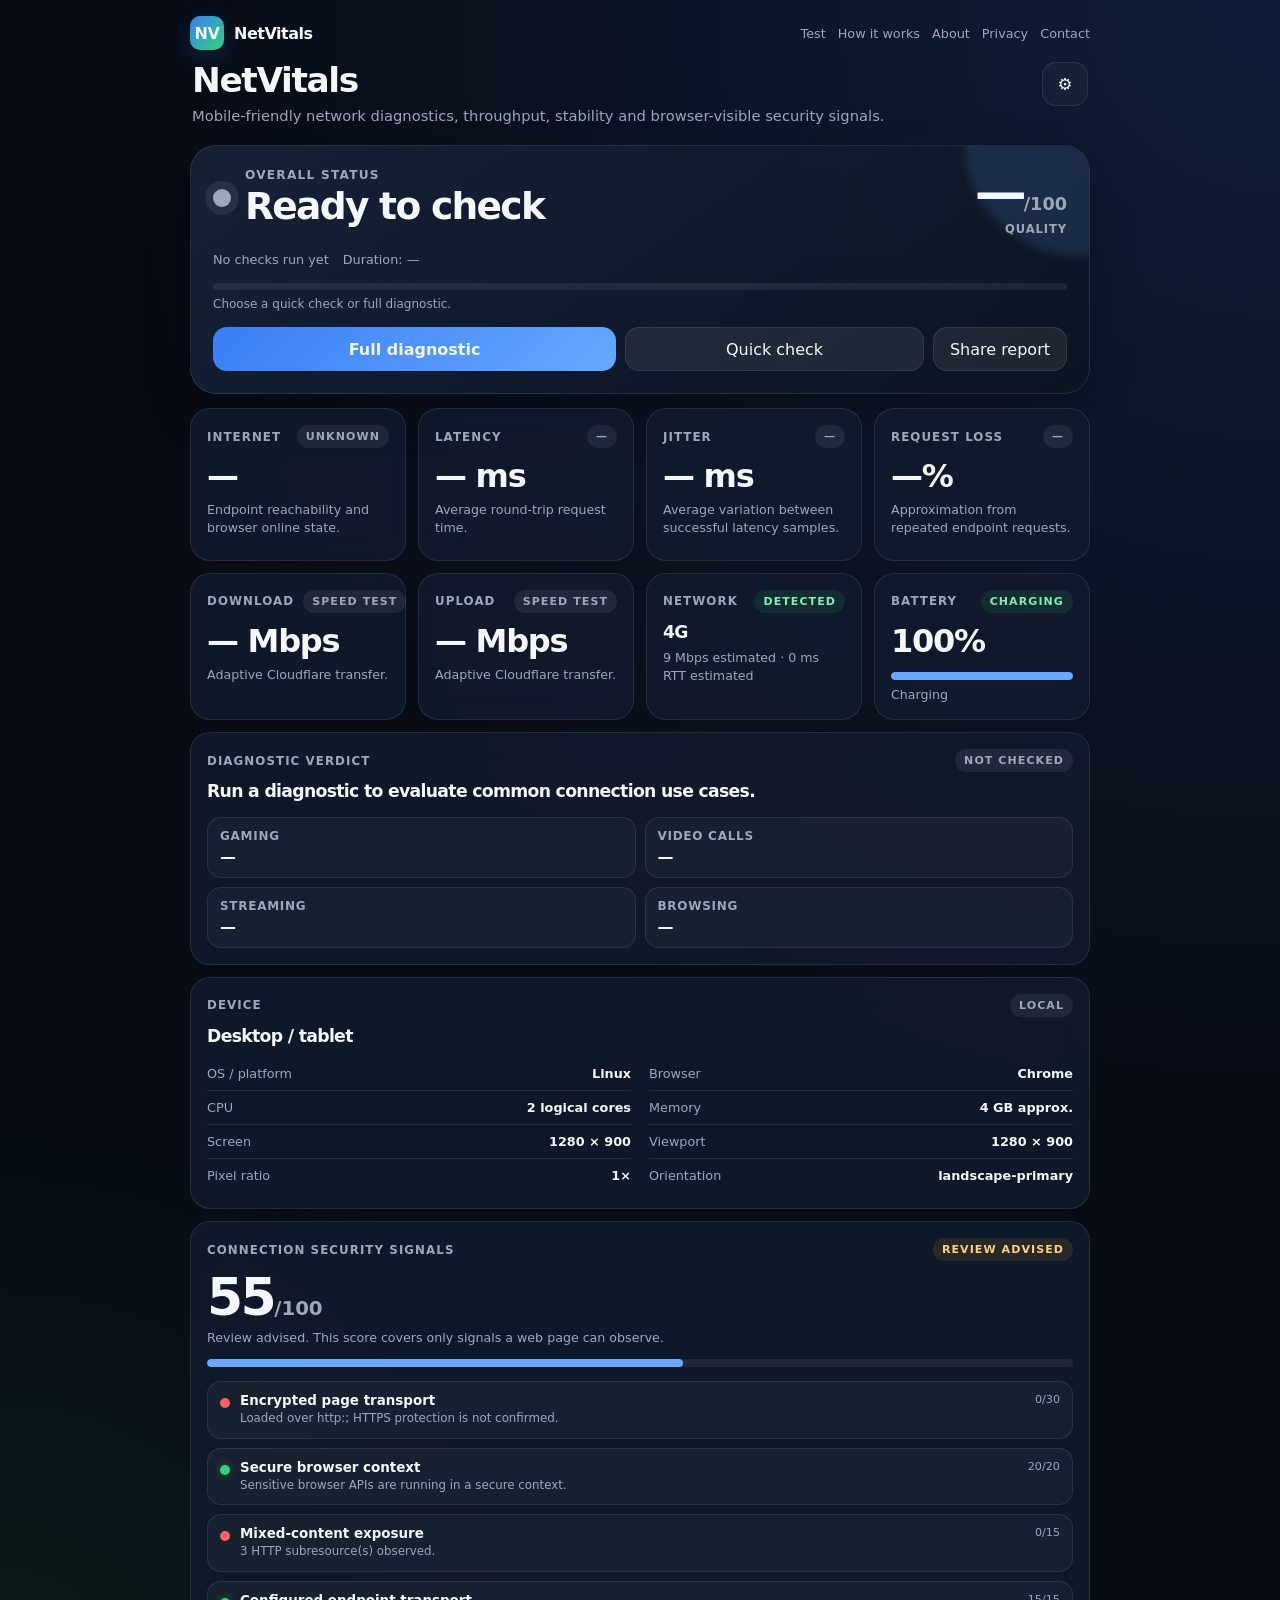
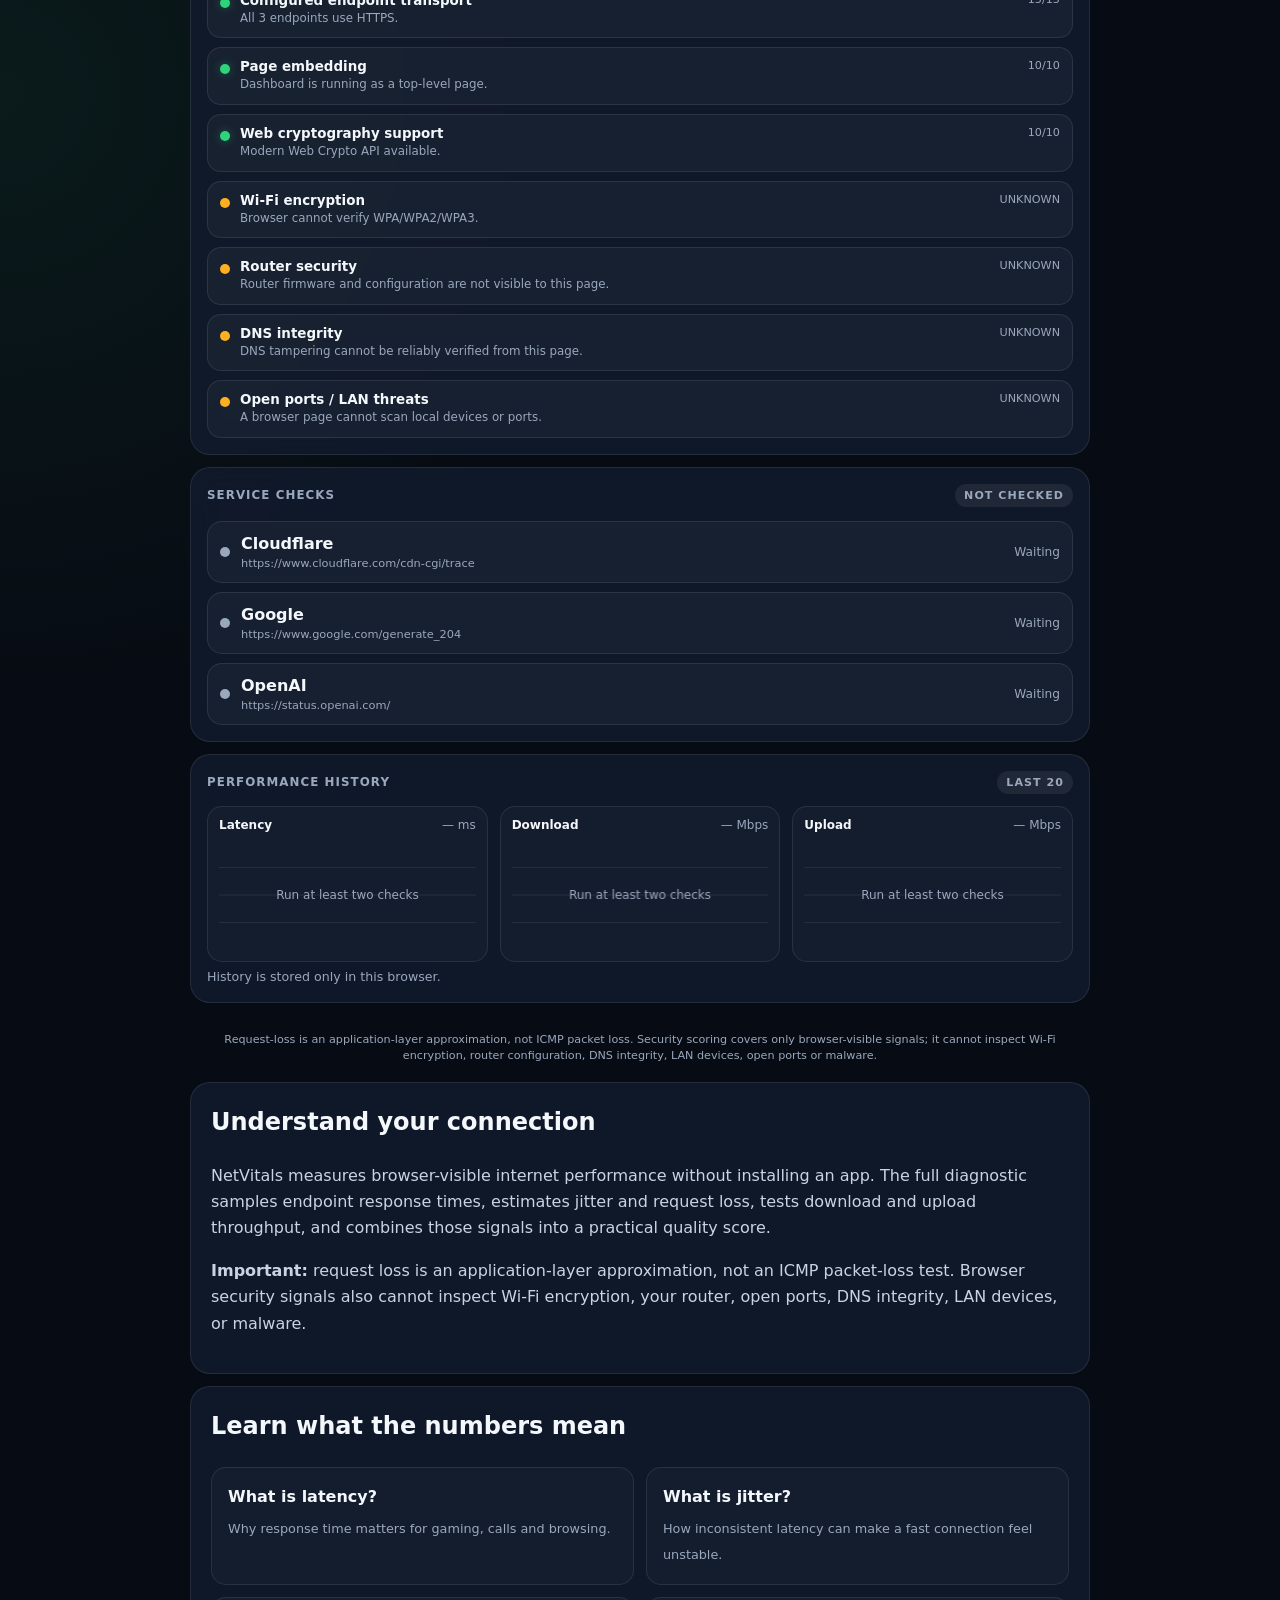
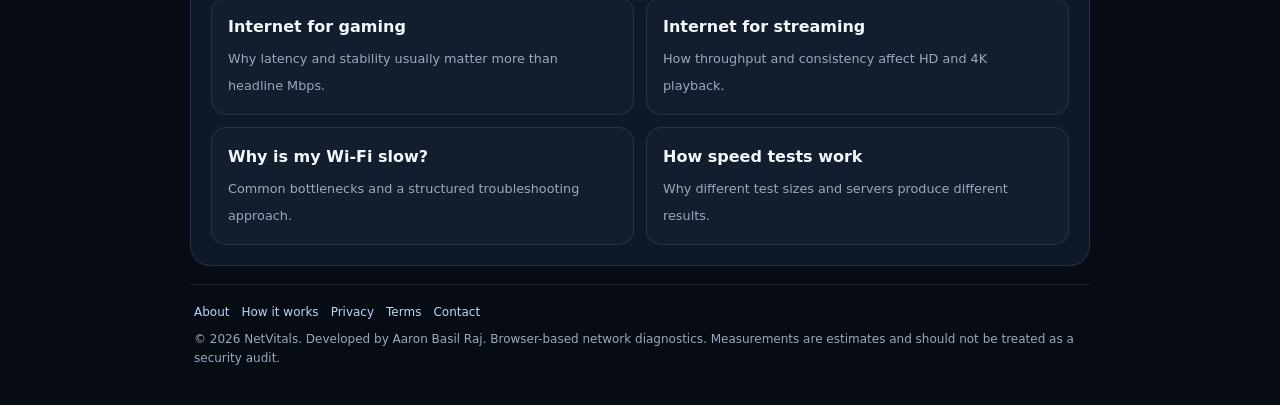
==== index.html @ dbc64b89 "Updated with codex to refelct new name and adsense txt" ====
<!DOCTYPE html><html lang="en"><head><meta charset="UTF-8"><meta name="author" content="Aaron Basil Raj"><meta name="viewport" content="width=device-width, initial-scale=1, viewport-fit=cover"><title>NetVitals – Internet Speed, Latency, Jitter & Network Test</title><meta name="description" content="Test internet speed, latency, jitter, request loss and browser-visible connection security from your browser.">
<meta name="robots" content="index,follow,max-image-preview:large">
<meta name="theme-color" content="#0b1220">
<meta name="apple-mobile-web-app-capable" content="yes">
<meta name="apple-mobile-web-app-status-bar-style" content="black-translucent">
<meta name="apple-mobile-web-app-title" content="NetVitals">
<link rel="manifest" href="/manifest.webmanifest">
<link rel="icon" href="/assets/icons/favicon.svg" type="image/svg+xml"><link rel="icon" href="/assets/icons/favicon.ico" sizes="any">
<link rel="apple-touch-icon" href="/assets/icons/apple-touch-icon.png">
<link rel="stylesheet" href="/assets/css/site.css">
<script src="/assets/js/config.js"></script><link rel="canonical" href="https://netvitals.net/"><meta property="og:type" content="website"><meta property="og:title" content="NetVitals – Internet Diagnostic"><meta property="og:description" content="Test internet speed, latency, jitter, request loss and browser-visible security signals."><meta property="og:url" content="https://netvitals.net/"><meta property="og:image" content="https://netvitals.net/assets/icons/icon-512.png"><meta name="twitter:card" content="summary"><script type="application/ld+json">{"@context":"https://schema.org","@type":"WebApplication","name":"NetVitals","applicationCategory":"UtilitiesApplication","operatingSystem":"Any","url":"https://netvitals.net/","description":"Browser-based internet connection diagnostic for speed, latency, jitter and request loss."}</script></head><body><nav class="site-nav" aria-label="Primary navigation">
<a class="brand" href="/"><span class="brand-mark">NV</span><span>NetVitals</span></a>
<div class="nav-links"><a href="/#diagnostic-tool">Test</a><a href="/how-it-works/">How it works</a><a href="/about/">About</a><a href="/privacy/">Privacy</a><a href="/contact/">Contact</a></div>
</nav>
<main class="app" id="diagnostic-tool">
  <header>
    <div><h1>NetVitals</h1><p class="subtitle">Mobile-friendly network diagnostics, throughput, stability and browser-visible security signals.</p></div>
    <button class="icon-button" id="settingsBtn" aria-label="Open settings">⚙︎</button>
  </header>

  <section class="hero" id="hero">
    <div class="hero-top">
      <div class="overall-row">
        <div class="overall-dot" id="overallDot"></div>
        <div><div class="overall-label">Overall status</div><div class="overall-status" id="overallStatus">Ready to check</div></div>
      </div>
      <div class="score-block"><div class="score" id="qualityScore">—<small>/100</small></div><div class="score-label" id="qualityLabel">Quality</div></div>
    </div>
    <div class="hero-meta"><span id="lastCheck">No checks run yet</span><span id="testDuration">Duration: —</span></div>
    <div class="progress-track" aria-hidden="true"><span id="runProgress"></span></div>
    <div class="progress-text" id="progressText">Choose a quick check or full diagnostic.</div>
    <div class="controls">
      <button class="primary-button" id="fullBtn">Full diagnostic</button>
      <button class="secondary-button" id="quickBtn">Quick check</button>
      <button class="secondary-button share-button" id="shareBtn">Share report</button>
    </div>
  </section>

  <section class="grid">
    <article class="card"><div class="card-title"><span>Internet</span><span class="pill" id="internetPill">Unknown</span></div><div class="metric" id="internetMetric">—</div><div class="detail" id="internetDetail">Endpoint reachability and browser online state.</div></article>
    <article class="card"><div class="card-title"><span>Latency</span><span class="pill" id="latencyPill">—</span></div><div class="metric" id="latencyMetric">— ms</div><div class="detail" id="latencyDetail">Average round-trip request time.</div><div class="delta" id="latencyDelta"></div></article>
    <article class="card"><div class="card-title"><span>Jitter</span><span class="pill" id="jitterPill">—</span></div><div class="metric" id="jitterMetric">— ms</div><div class="detail">Average variation between successful latency samples.</div></article>
    <article class="card"><div class="card-title"><span>Request loss</span><span class="pill" id="lossPill">—</span></div><div class="metric" id="lossMetric">—%</div><div class="detail" id="lossDetail">Approximation from repeated endpoint requests.</div></article>
    <article class="card"><div class="card-title"><span>Download</span><span class="pill" id="downloadPill">Speed test</span></div><div class="metric" id="downloadMetric">— Mbps</div><div class="detail" id="downloadDetail">Adaptive Cloudflare transfer.</div><div class="delta" id="downloadDelta"></div></article>
    <article class="card"><div class="card-title"><span>Upload</span><span class="pill" id="uploadPill">Speed test</span></div><div class="metric" id="uploadMetric">— Mbps</div><div class="detail" id="uploadDetail">Adaptive Cloudflare transfer.</div><div class="delta" id="uploadDelta"></div></article>
    <article class="card"><div class="card-title"><span>Network</span><span class="pill" id="networkPill">Browser</span></div><div class="metric small" id="networkMetric">Unavailable</div><div class="detail" id="networkDetail">Connection details depend on browser support.</div></article>
    <article class="card"><div class="card-title"><span>Battery</span><span class="pill" id="batteryPill">Browser</span></div><div class="metric" id="batteryMetric">Unavailable</div><div class="bar"><span id="batteryBar"></span></div><div class="detail" id="batteryDetail">Battery API may be restricted.</div></article>

    <article class="card full">
      <div class="card-title"><span>Diagnostic verdict</span><span class="pill" id="verdictPill">Not checked</span></div>
      <div class="metric small" id="verdictSummary">Run a diagnostic to evaluate common connection use cases.</div>
      <div class="verdict-grid">
        <div class="verdict-item"><div class="verdict-name">Gaming</div><div class="verdict-value" id="gamingVerdict">—</div></div>
        <div class="verdict-item"><div class="verdict-name">Video calls</div><div class="verdict-value" id="callsVerdict">—</div></div>
        <div class="verdict-item"><div class="verdict-name">Streaming</div><div class="verdict-value" id="streamVerdict">—</div></div>
        <div class="verdict-item"><div class="verdict-name">Browsing</div><div class="verdict-value" id="browseVerdict">—</div></div>
      </div>
    </article>

    <article class="card full">
      <div class="card-title"><span>Device</span><span class="pill">Local</span></div>
      <div class="metric small" id="deviceMetric">Detecting…</div>
      <div class="device-grid" id="deviceGrid"></div>
    </article>

    <article class="card full">
      <div class="card-title"><span>Connection Security Signals</span><span class="pill" id="securityPill">Not checked</span></div>
      <div class="security-head"><div><div class="security-score" id="securityScore">—<small>/100</small></div><div class="detail" id="securitySummary">Browser-visible checks only.</div></div></div>
      <div class="bar"><span id="securityBar"></span></div><div class="security-list" id="securityList"></div>
    </article>

    <article class="card full"><div class="card-title"><span>Service checks</span><span class="pill" id="serviceSummary">Not checked</span></div><div class="service-list" id="serviceList"></div></article>

    <article class="card full">
      <div class="card-title"><span>Performance history</span><span class="pill">Last 20</span></div>
      <div class="chart-grid">
        <div class="chart-box"><div class="chart-head"><span>Latency</span><span id="latencyLatest">— ms</span></div><canvas id="latencyChart" width="800" height="220"></canvas></div>
        <div class="chart-box"><div class="chart-head"><span>Download</span><span id="downloadLatest">— Mbps</span></div><canvas id="downloadChart" width="800" height="220"></canvas></div>
        <div class="chart-box"><div class="chart-head"><span>Upload</span><span id="uploadLatest">— Mbps</span></div><canvas id="uploadChart" width="800" height="220"></canvas></div>
      </div>
      <div class="detail">History is stored only in this browser.</div>
    </article>
  </section>

  <p class="footer">Request-loss is an application-layer approximation, not ICMP packet loss. Security scoring covers only browser-visible signals; it cannot inspect Wi-Fi encryption, router configuration, DNS integrity, LAN devices, open ports or malware.</p>
</main>

<div class="settings" id="settingsPanel" role="dialog" aria-modal="true" aria-labelledby="settingsTitle">
  <section class="sheet"><div class="sheet-handle"></div><div class="sheet-header"><h2 id="settingsTitle">Check settings</h2><button class="icon-button" id="closeSettingsBtn" aria-label="Close settings">✕</button></div>
    <div class="form-grid"><label>Request timeout (milliseconds)<input id="timeoutInput" type="number" min="1000" max="30000" step="500" inputmode="numeric"></label><label>Auto-refresh interval (seconds, 0 = off)<input id="intervalInput" type="number" min="0" max="3600" step="5" inputmode="numeric"></label></div>
    <h3 style="margin:20px 0 10px;font-size:1rem">Endpoints</h3><div id="serviceEditors" class="form-grid"></div><button class="secondary-button" id="addServiceBtn" style="width:100%;margin-top:10px">＋ Add endpoint</button>
    <div class="sheet-actions"><button class="secondary-button" id="resetBtn">Reset</button><button class="primary-button" id="saveBtn">Save settings</button></div>
    <p class="privacy-note">Settings and history are stored in localStorage on this device. Endpoint requests are sent directly from the browser. HTTPS endpoints are recommended.</p>
  </section>
</div>

<section class="info-section" aria-label="Understanding your connection results">
<article class="content-card"><h2>Understand your connection</h2><p>NetVitals measures browser-visible internet performance without installing an app. The full diagnostic samples endpoint response times, estimates jitter and request loss, tests download and upload throughput, and combines those signals into a practical quality score.</p><p><strong>Important:</strong> request loss is an application-layer approximation, not an ICMP packet-loss test. Browser security signals also cannot inspect Wi-Fi encryption, your router, open ports, DNS integrity, LAN devices, or malware.</p></article>
<article class="content-card"><h2>Learn what the numbers mean</h2><div class="guide-grid">
<a class="guide-link" href="/guides/what-is-latency/"><strong>What is latency?</strong><span>Why response time matters for gaming, calls and browsing.</span></a>
<a class="guide-link" href="/guides/what-is-jitter/"><strong>What is jitter?</strong><span>How inconsistent latency can make a fast connection feel unstable.</span></a>
<a class="guide-link" href="/guides/internet-speed-for-gaming/"><strong>Internet for gaming</strong><span>Why latency and stability usually matter more than headline Mbps.</span></a>
<a class="guide-link" href="/guides/internet-speed-for-streaming/"><strong>Internet for streaming</strong><span>How throughput and consistency affect HD and 4K playback.</span></a>
<a class="guide-link" href="/guides/why-is-my-wifi-slow/"><strong>Why is my Wi-Fi slow?</strong><span>Common bottlenecks and a structured troubleshooting approach.</span></a>
<a class="guide-link" href="/guides/how-speed-tests-work/"><strong>How speed tests work</strong><span>Why different test sizes and servers produce different results.</span></a>
</div></article>
<div class="ad-slot" aria-label="Advertisement"><ins class="adsbygoogle" style="display:block" data-ad-format="auto" data-full-width-responsive="true"></ins></div>
</section><footer class="site-footer"><div class="footer-links"><a href="/about/">About</a><a href="/how-it-works/">How it works</a><a href="/privacy/">Privacy</a><a href="/terms/">Terms</a><a href="/contact/">Contact</a></div><div>© <span id="year"></span> NetVitals. Developed by Aaron Basil Raj. Browser-based network diagnostics. Measurements are estimates and should not be treated as a security audit.</div></footer><script>document.getElementById('year').textContent=new Date().getFullYear()</script><script src="/assets/js/app.js"></script><script src="/assets/js/ads.js" defer></script><script src="/assets/js/pwa.js" defer></script></body></html>
---- assets/css/site.css ----
:root {
      color-scheme: dark;
      --bg:#070b13; --panel:rgba(18,27,45,.88); --panel2:rgba(24,35,57,.94);
      --text:#f4f7fb; --muted:#9aa8bd; --line:rgba(255,255,255,.09);
      --good:#2ed47a; --warn:#ffb020; --bad:#ff5d6c; --accent:#67a7ff;
      --shadow:0 18px 45px rgba(0,0,0,.28); --radius:20px;
    }
    *{box-sizing:border-box}
    html{background:var(--bg)}
    body{
      margin:0; min-height:100vh; min-height:100dvh;
      font-family:Inter,ui-sans-serif,system-ui,-apple-system,BlinkMacSystemFont,"Segoe UI",sans-serif;
      color:var(--text);
      background:
        radial-gradient(circle at top right,rgba(56,124,255,.16),transparent 31%),
        radial-gradient(circle at 0 47%,rgba(46,212,122,.08),transparent 27%),var(--bg);
      padding:max(16px,env(safe-area-inset-top)) 14px max(26px,env(safe-area-inset-bottom));
    }
    button,input{font:inherit} button{-webkit-tap-highlight-color:transparent}
    .app{width:min(100%,900px);margin:0 auto}
    header{display:flex;align-items:flex-start;justify-content:space-between;gap:14px;margin:4px 2px 18px}
    h1{font-size:clamp(1.45rem,5vw,2.15rem);line-height:1.08;margin:0;letter-spacing:-.04em}
    .subtitle{color:var(--muted);margin:7px 0 0;font-size:.92rem;line-height:1.4}
    .icon-button,.primary-button,.secondary-button,.ghost-button,.danger-button{
      border:0;border-radius:14px;color:var(--text);cursor:pointer;min-height:44px;
      transition:transform .15s ease,opacity .15s ease,background .15s ease;
    }
    button:active{transform:scale(.97)} button:disabled{opacity:.55;cursor:default;transform:none}
    .icon-button{width:46px;flex:0 0 46px;background:var(--panel2);border:1px solid var(--line);font-size:1.05rem}
    .primary-button{background:linear-gradient(135deg,#397ef6,#65a8ff);padding:0 18px;font-weight:800}
    .secondary-button{background:rgba(255,255,255,.075);padding:0 16px;border:1px solid var(--line)}
    .ghost-button{background:transparent;padding:0 10px;border:1px solid var(--line);color:var(--muted)}
    .danger-button{background:rgba(255,93,108,.13);color:#ff9ca6;padding:0 15px;border:1px solid rgba(255,93,108,.22)}

    .hero{
      position:relative;overflow:hidden;border:1px solid var(--line);
      background:linear-gradient(145deg,rgba(22,34,57,.97),rgba(12,20,34,.95));
      border-radius:26px;padding:22px;box-shadow:var(--shadow);margin-bottom:14px;
    }
    .hero::after{content:"";position:absolute;width:230px;height:230px;right:-105px;top:-120px;border-radius:50%;background:var(--status-glow,rgba(103,167,255,.14));filter:blur(4px);pointer-events:none}
    .hero-top{display:flex;align-items:flex-start;justify-content:space-between;gap:14px;position:relative;z-index:1}
    .overall-row{display:flex;align-items:center;gap:14px}
    .overall-dot{width:18px;height:18px;border-radius:50%;background:var(--muted);box-shadow:0 0 0 8px rgba(154,168,189,.12);flex:0 0 auto}
    .overall-dot.good{background:var(--good);box-shadow:0 0 0 8px rgba(46,212,122,.13),0 0 24px rgba(46,212,122,.35)}
    .overall-dot.warn{background:var(--warn);box-shadow:0 0 0 8px rgba(255,176,32,.13),0 0 24px rgba(255,176,32,.30)}
    .overall-dot.bad{background:var(--bad);box-shadow:0 0 0 8px rgba(255,93,108,.13),0 0 24px rgba(255,93,108,.30)}
    .overall-label{font-size:.76rem;color:var(--muted);text-transform:uppercase;letter-spacing:.1em;font-weight:850}
    .overall-status{margin-top:2px;font-size:clamp(1.45rem,6vw,2.35rem);font-weight:900;letter-spacing:-.045em}
    .score-block{text-align:right;min-width:82px}
    .score{font-size:clamp(2rem,9vw,3.25rem);font-weight:900;letter-spacing:-.06em;line-height:.95}
    .score small{font-size:.34em;color:var(--muted);font-weight:800;letter-spacing:0}
    .score-label{font-size:.72rem;color:var(--muted);font-weight:800;margin-top:5px;text-transform:uppercase;letter-spacing:.08em}
    .hero-meta{display:flex;flex-wrap:wrap;gap:8px 14px;color:var(--muted);margin-top:16px;font-size:.8rem;position:relative;z-index:1}
    .progress-track{height:7px;background:rgba(255,255,255,.075);border-radius:999px;overflow:hidden;margin-top:16px;position:relative;z-index:1}
    .progress-track>span{display:block;height:100%;width:0;background:linear-gradient(90deg,#397ef6,#67a7ff,#2ed47a);border-radius:inherit;transition:width .25s ease}
    .progress-text{color:var(--muted);font-size:.75rem;margin-top:7px;position:relative;z-index:1;min-height:1em}
    .controls{display:grid;grid-template-columns:1.35fr 1fr auto;gap:9px;margin-top:16px;position:relative;z-index:1}

    .grid{display:grid;grid-template-columns:repeat(2,minmax(0,1fr));gap:12px}
    .card{min-width:0;background:var(--panel);border:1px solid var(--line);border-radius:var(--radius);padding:16px;backdrop-filter:blur(16px);-webkit-backdrop-filter:blur(16px)}
    .card.full,.card.span-2{grid-column:1/-1}
    .card-title{display:flex;justify-content:space-between;align-items:center;gap:9px;color:var(--muted);font-size:.74rem;text-transform:uppercase;letter-spacing:.09em;font-weight:850}
    .metric{margin-top:9px;font-size:clamp(1.25rem,5.8vw,2rem);font-weight:900;letter-spacing:-.04em;white-space:nowrap;overflow:hidden;text-overflow:ellipsis}
    .metric.small{font-size:1.08rem;white-space:normal;line-height:1.25}
    .detail{color:var(--muted);margin-top:6px;font-size:.79rem;line-height:1.4}
    .delta{font-size:.73rem;margin-top:7px;font-weight:750;color:var(--muted)} .delta.good{color:#83ecae}.delta.warn{color:#ffd17b}.delta.bad{color:#ff9da6}
    .pill{display:inline-flex;align-items:center;gap:6px;border-radius:999px;padding:5px 9px;font-size:.69rem;font-weight:850;background:rgba(255,255,255,.07);white-space:nowrap}
    .pill.good{color:#83ecae;background:rgba(46,212,122,.1)} .pill.warn{color:#ffd17b;background:rgba(255,176,32,.1)} .pill.bad{color:#ff9da6;background:rgba(255,93,108,.1)}
    .bar{height:8px;background:rgba(255,255,255,.07);border-radius:999px;overflow:hidden;margin-top:12px}.bar>span{display:block;height:100%;width:0;background:var(--accent);border-radius:inherit;transition:width .35s ease}

    .verdict-grid{display:grid;grid-template-columns:repeat(2,minmax(0,1fr));gap:9px;margin-top:14px}
    .verdict-item{padding:11px 12px;border:1px solid var(--line);background:rgba(255,255,255,.035);border-radius:14px}
    .verdict-name{font-size:.75rem;color:var(--muted);font-weight:800;text-transform:uppercase;letter-spacing:.06em}.verdict-value{font-size:1rem;font-weight:850;margin-top:4px}
    .verdict-value.good{color:#83ecae}.verdict-value.warn{color:#ffd17b}.verdict-value.bad{color:#ff9da6}

    .device-grid{display:grid;grid-template-columns:repeat(2,minmax(0,1fr));gap:0 18px;margin-top:10px}
    .kv{display:flex;justify-content:space-between;gap:12px;padding:9px 0;border-top:1px solid var(--line);font-size:.8rem}.kv:first-child,.kv:nth-child(2){border-top:0}.kv span:first-child{color:var(--muted)}.kv span:last-child{text-align:right;font-weight:750;overflow-wrap:anywhere}

    .security-head{display:flex;align-items:flex-end;justify-content:space-between;gap:14px;margin-top:10px}
    .security-score{font-size:clamp(2rem,9vw,3.25rem);font-weight:900;letter-spacing:-.05em;line-height:1}.security-score small{font-size:.38em;color:var(--muted);font-weight:750;letter-spacing:0}
    .security-list,.service-list{display:grid;gap:9px;margin-top:14px}
    .security-item{display:grid;grid-template-columns:auto 1fr auto;gap:10px;align-items:start;padding:11px 12px;border:1px solid var(--line);background:rgba(255,255,255,.035);border-radius:14px}
    .security-icon,.service-light{width:10px;height:10px;border-radius:50%;margin-top:5px;background:var(--muted)}
    .security-icon.good,.service-light.good{background:var(--good);box-shadow:0 0 10px rgba(46,212,122,.35)} .security-icon.warn,.service-light.warn{background:var(--warn)} .security-icon.bad,.service-light.bad{background:var(--bad)}
    .security-name{font-weight:780;font-size:.84rem}.security-detail{color:var(--muted);font-size:.74rem;line-height:1.4;margin-top:2px}.security-weight{color:var(--muted);font-size:.7rem;white-space:nowrap}
    .service-item{display:grid;grid-template-columns:auto 1fr auto;align-items:center;gap:11px;padding:12px;border:1px solid var(--line);background:rgba(255,255,255,.035);border-radius:15px}.service-light{margin-top:0}.service-name{min-width:0;font-weight:750;overflow:hidden;text-overflow:ellipsis;white-space:nowrap}.service-url{color:var(--muted);font-size:.71rem;margin-top:3px;overflow:hidden;text-overflow:ellipsis;white-space:nowrap}.service-result{text-align:right;font-size:.76rem;color:var(--muted);white-space:nowrap}

    .chart-grid{display:grid;grid-template-columns:1fr;gap:12px;margin-top:12px}.chart-box{border:1px solid var(--line);background:rgba(255,255,255,.025);border-radius:15px;padding:11px}.chart-head{display:flex;justify-content:space-between;gap:10px;font-size:.75rem}.chart-head span:first-child{font-weight:800}.chart-head span:last-child{color:var(--muted)}canvas{width:100%;height:110px;display:block;margin-top:8px}

    .settings{position:fixed;inset:0;background:rgba(0,0,0,.58);display:none;align-items:flex-end;z-index:20;padding-top:env(safe-area-inset-top)}.settings.open{display:flex}.sheet{width:100%;max-height:90dvh;overflow:auto;background:#101827;border-radius:26px 26px 0 0;border:1px solid var(--line);padding:18px 16px max(24px,env(safe-area-inset-bottom));box-shadow:0 -25px 60px rgba(0,0,0,.45)}.sheet-handle{width:44px;height:5px;border-radius:999px;background:rgba(255,255,255,.18);margin:0 auto 16px}.sheet-header{display:flex;align-items:center;justify-content:space-between;gap:12px}.sheet h2{margin:0;font-size:1.25rem}.form-grid{display:grid;gap:12px;margin-top:16px}label{display:grid;gap:7px;color:var(--muted);font-size:.82rem;font-weight:700}input{width:100%;min-height:46px;border-radius:13px;border:1px solid var(--line);background:rgba(255,255,255,.055);color:var(--text);padding:0 13px;outline:none}input:focus{border-color:rgba(103,167,255,.7);box-shadow:0 0 0 3px rgba(103,167,255,.12)}.service-editor{display:grid;grid-template-columns:.8fr 1.4fr auto;gap:8px;align-items:end}.sheet-actions{display:flex;gap:10px;margin-top:16px}.sheet-actions button{flex:1}.privacy-note{color:var(--muted);font-size:.75rem;line-height:1.45;margin-top:14px}.footer{text-align:center;color:var(--muted);font-size:.7rem;line-height:1.45;padding:18px 10px 4px}

    @media (min-width:700px){
      body{padding-left:24px;padding-right:24px}.grid{grid-template-columns:repeat(4,minmax(0,1fr))}.card.span-2{grid-column:span 2}.card.full{grid-column:1/-1}.chart-grid{grid-template-columns:repeat(3,minmax(0,1fr))}.settings{align-items:center;justify-content:center;padding:24px}.sheet{width:min(680px,100%);border-radius:26px;max-height:86vh}
    }
    @media (max-width:480px){
      body{padding-left:12px;padding-right:12px}.hero{padding:18px}.controls{grid-template-columns:1fr 1fr}.controls .share-button{grid-column:1/-1}.card{padding:15px}.device-grid{grid-template-columns:1fr}.kv:nth-child(2){border-top:1px solid var(--line)}.service-editor{grid-template-columns:1fr auto}.service-editor label:nth-child(2){grid-column:1/-1;grid-row:2}.service-editor .remove-service{grid-column:2;grid-row:1}.verdict-grid{grid-template-columns:1fr 1fr}
    }
    @media (max-width:350px){.grid{grid-template-columns:1fr}.card.full,.card.span-2{grid-column:auto}.controls{grid-template-columns:1fr}.controls .share-button{grid-column:auto}.hero-top{flex-direction:column}.score-block{text-align:left}.verdict-grid{grid-template-columns:1fr}}
    @media (prefers-reduced-motion:reduce){*,*::before,*::after{scroll-behavior:auto!important;transition:none!important;animation:none!important}}
  

/* Production website shell */
.site-nav{width:min(100%,900px);margin:0 auto 12px;display:flex;align-items:center;justify-content:space-between;gap:12px}
.brand{display:flex;align-items:center;gap:10px;color:var(--text);text-decoration:none;font-weight:900;letter-spacing:-.03em}.brand-mark{width:34px;height:34px;border-radius:10px;display:grid;place-items:center;background:linear-gradient(135deg,#397ef6,#2ed47a);box-shadow:0 8px 24px rgba(57,126,246,.2)}
.nav-links{display:flex;align-items:center;gap:12px;flex-wrap:wrap;justify-content:flex-end}.nav-links a,.site-footer a,.content-card a{color:#b9d6ff;text-decoration:none}.nav-links a{font-size:.8rem;color:var(--muted)}.nav-links a:hover,.site-footer a:hover,.content-card a:hover{text-decoration:underline}
.ad-slot{grid-column:1/-1;min-height:96px;border:1px dashed rgba(255,255,255,.12);border-radius:18px;display:none;align-items:center;justify-content:center;color:var(--muted);font-size:.75rem;background:rgba(255,255,255,.018);overflow:hidden}.ad-slot[data-enabled="true"]{display:flex}.ad-slot ins{width:100%;min-height:90px}
.info-section{width:min(100%,900px);margin:14px auto 0;display:grid;gap:12px}.content-card{background:var(--panel);border:1px solid var(--line);border-radius:var(--radius);padding:20px;line-height:1.65}.content-card h2,.content-card h3{margin-top:0}.content-card p,.content-card li{color:#c8d3e3}.content-card code{background:rgba(255,255,255,.07);padding:.1em .35em;border-radius:6px}.content-card ul{padding-left:1.2rem}.guide-grid{display:grid;grid-template-columns:repeat(2,minmax(0,1fr));gap:12px}.guide-link{display:block;padding:16px;border:1px solid var(--line);border-radius:15px;background:rgba(255,255,255,.025);text-decoration:none!important}.guide-link strong{display:block;color:var(--text);margin-bottom:5px}.guide-link span{color:var(--muted);font-size:.8rem}
.site-footer{width:min(100%,900px);margin:18px auto 0;padding:18px 4px calc(10px + env(safe-area-inset-bottom));color:var(--muted);font-size:.75rem;line-height:1.6;border-top:1px solid var(--line)}.footer-links{display:flex;gap:12px;flex-wrap:wrap;margin-bottom:8px}
.page-shell{width:min(100%,900px);margin:0 auto}.page-hero{background:linear-gradient(145deg,rgba(22,34,57,.97),rgba(12,20,34,.95));border:1px solid var(--line);border-radius:26px;padding:24px;margin:8px 0 14px}.page-hero h1{margin:0}.page-hero p{color:var(--muted);line-height:1.6}.page-content{display:grid;gap:12px}.legal-note{font-size:.76rem;color:var(--muted)}
@media(max-width:600px){.site-nav{align-items:flex-start}.nav-links{gap:8px}.nav-links a:nth-child(n+4){display:none}.guide-grid{grid-template-columns:1fr}.content-card{padding:17px}}
@media(max-width:420px){.brand span:last-child{font-size:.94rem}.nav-links a{font-size:.74rem}.site-nav{gap:8px}}
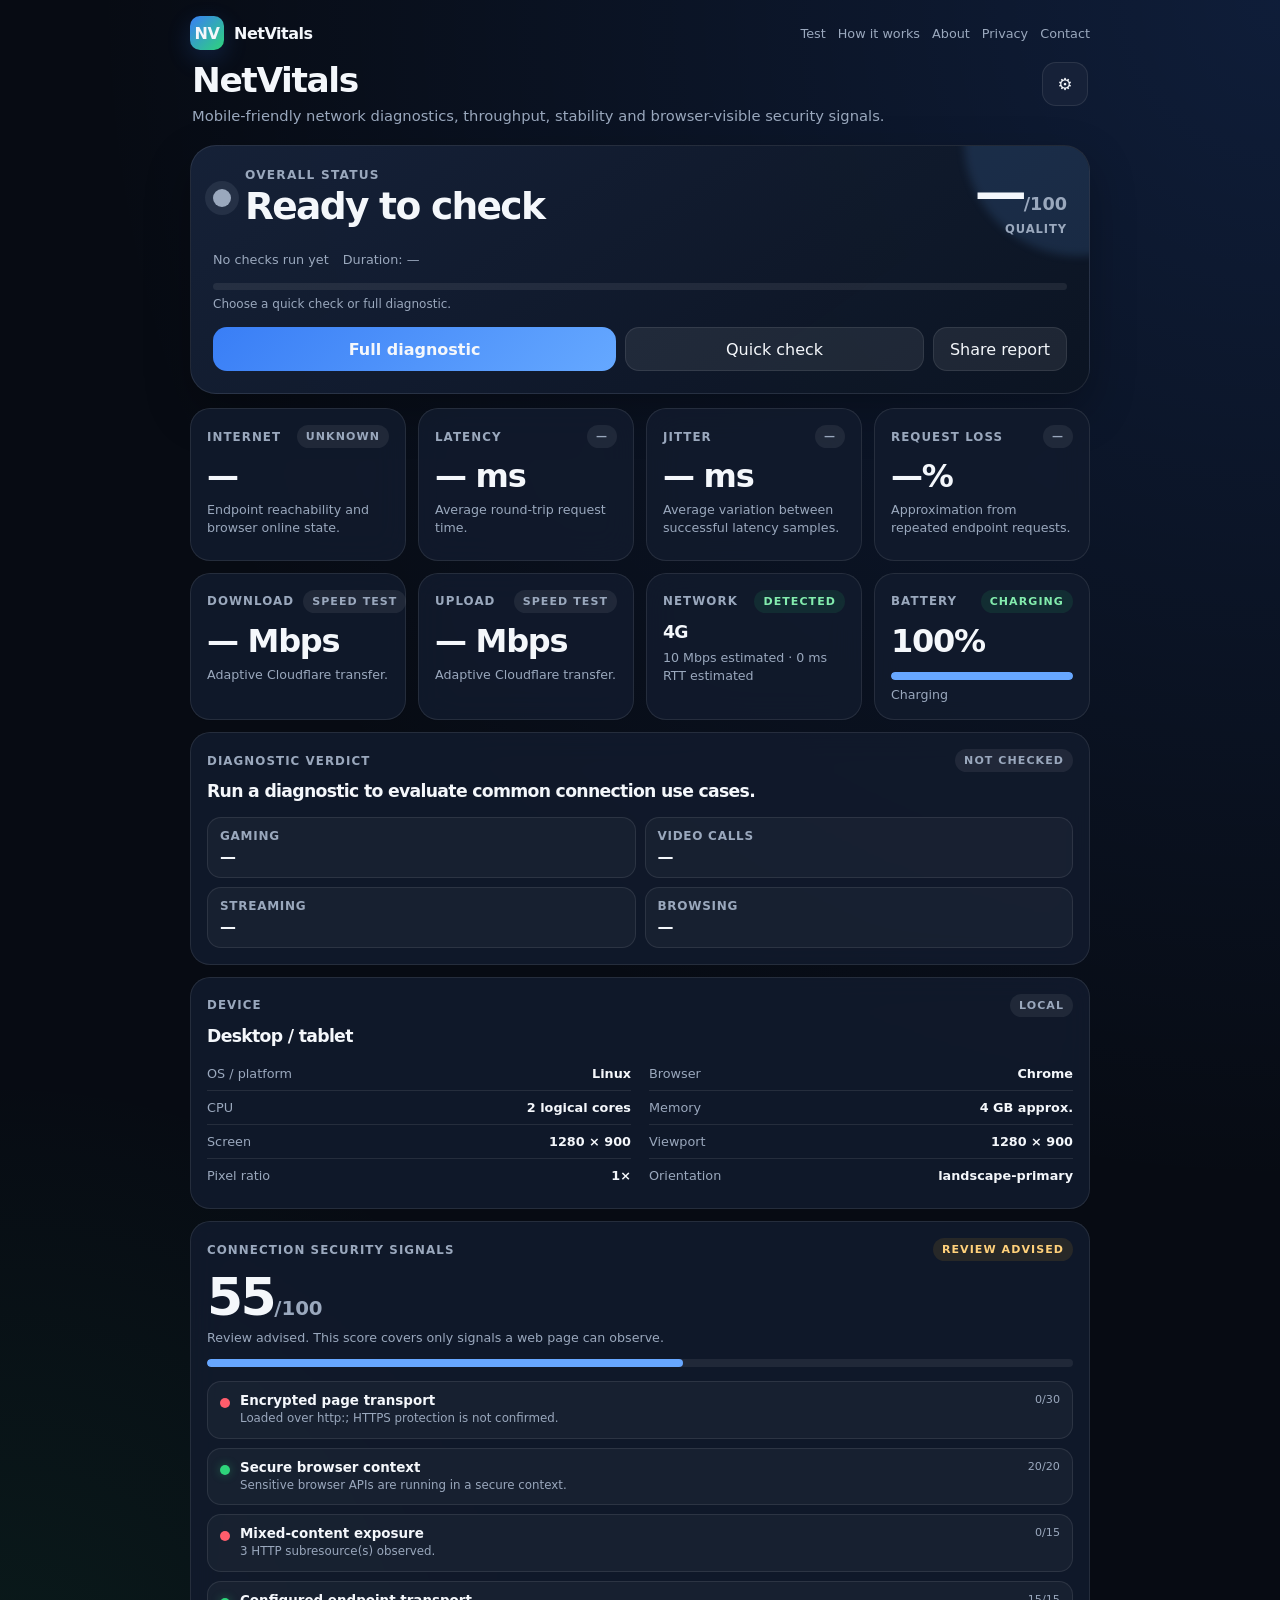
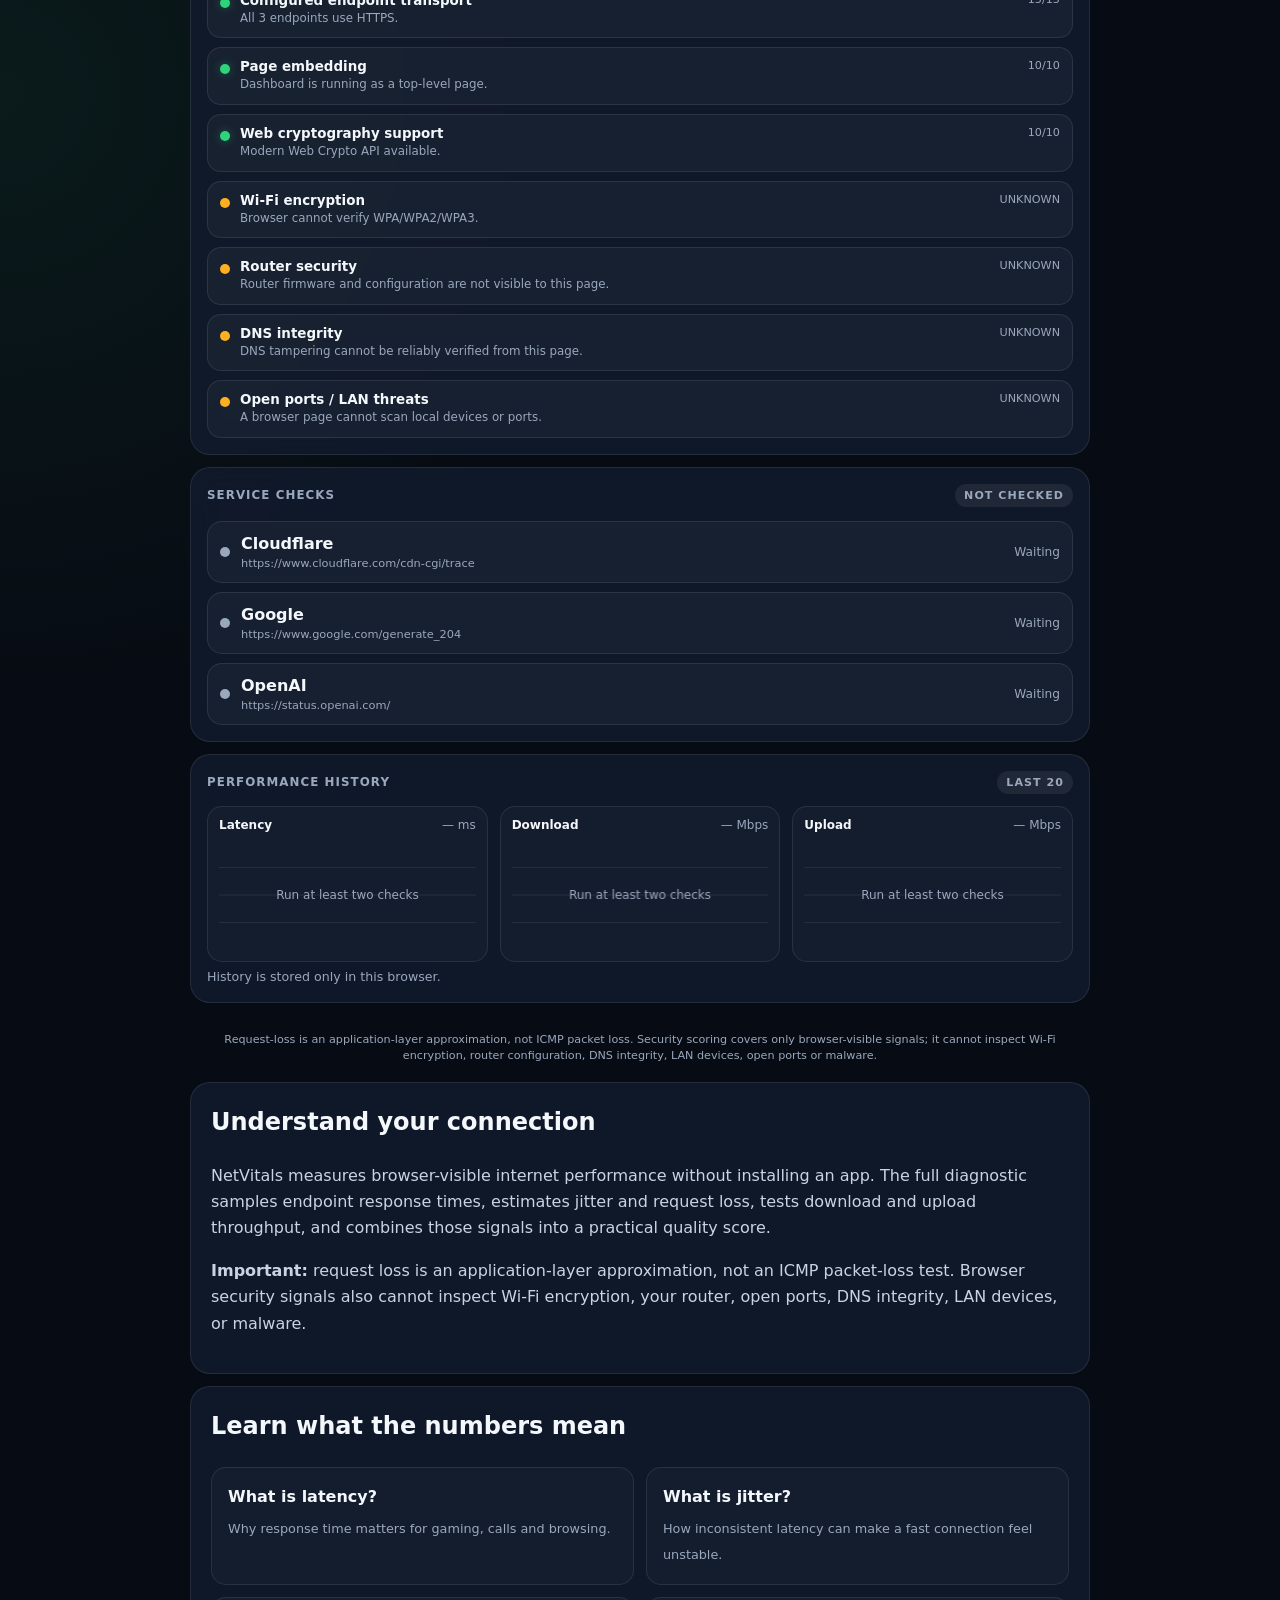
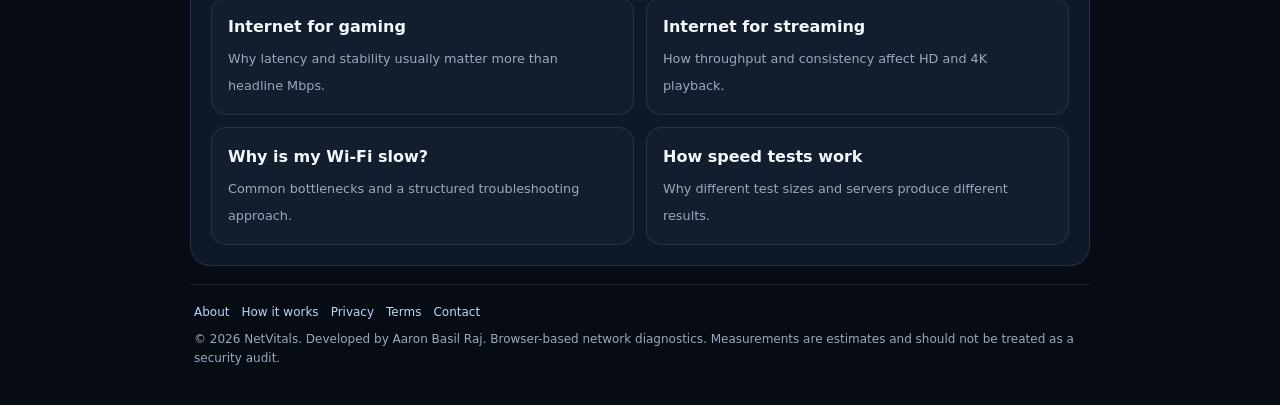
==== commit b353f35c: "Updated ads loader" ====
--- a/index.html
+++ b/index.html
@@ -8,7 +8,7 @@
 <link rel="icon" href="/assets/icons/favicon.svg" type="image/svg+xml"><link rel="icon" href="/assets/icons/favicon.ico" sizes="any">
 <link rel="apple-touch-icon" href="/assets/icons/apple-touch-icon.png">
 <link rel="stylesheet" href="/assets/css/site.css">
-<script src="/assets/js/config.js"></script><link rel="canonical" href="https://netvitals.net/"><meta property="og:type" content="website"><meta property="og:title" content="NetVitals – Internet Diagnostic"><meta property="og:description" content="Test internet speed, latency, jitter, request loss and browser-visible security signals."><meta property="og:url" content="https://netvitals.net/"><meta property="og:image" content="https://netvitals.net/assets/icons/icon-512.png"><meta name="twitter:card" content="summary"><script type="application/ld+json">{"@context":"https://schema.org","@type":"WebApplication","name":"NetVitals","applicationCategory":"UtilitiesApplication","operatingSystem":"Any","url":"https://netvitals.net/","description":"Browser-based internet connection diagnostic for speed, latency, jitter and request loss."}</script></head><body><nav class="site-nav" aria-label="Primary navigation">
+<script src="/assets/js/config.js"></script><script async src="https://pagead2.googlesyndication.com/pagead/js/adsbygoogle.js?client=ca-pub-4936629245103906" crossorigin="anonymous"></script><link rel="canonical" href="https://netvitals.net/"><meta property="og:type" content="website"><meta property="og:title" content="NetVitals – Internet Diagnostic"><meta property="og:description" content="Test internet speed, latency, jitter, request loss and browser-visible security signals."><meta property="og:url" content="https://netvitals.net/"><meta property="og:image" content="https://netvitals.net/assets/icons/icon-512.png"><meta name="twitter:card" content="summary"><script type="application/ld+json">{"@context":"https://schema.org","@type":"WebApplication","name":"NetVitals","applicationCategory":"UtilitiesApplication","operatingSystem":"Any","url":"https://netvitals.net/","description":"Browser-based internet connection diagnostic for speed, latency, jitter and request loss."}</script></head><body><nav class="site-nav" aria-label="Primary navigation">
 <a class="brand" href="/"><span class="brand-mark">NV</span><span>NetVitals</span></a>
 <div class="nav-links"><a href="/#diagnostic-tool">Test</a><a href="/how-it-works/">How it works</a><a href="/about/">About</a><a href="/privacy/">Privacy</a><a href="/contact/">Contact</a></div>
 </nav>
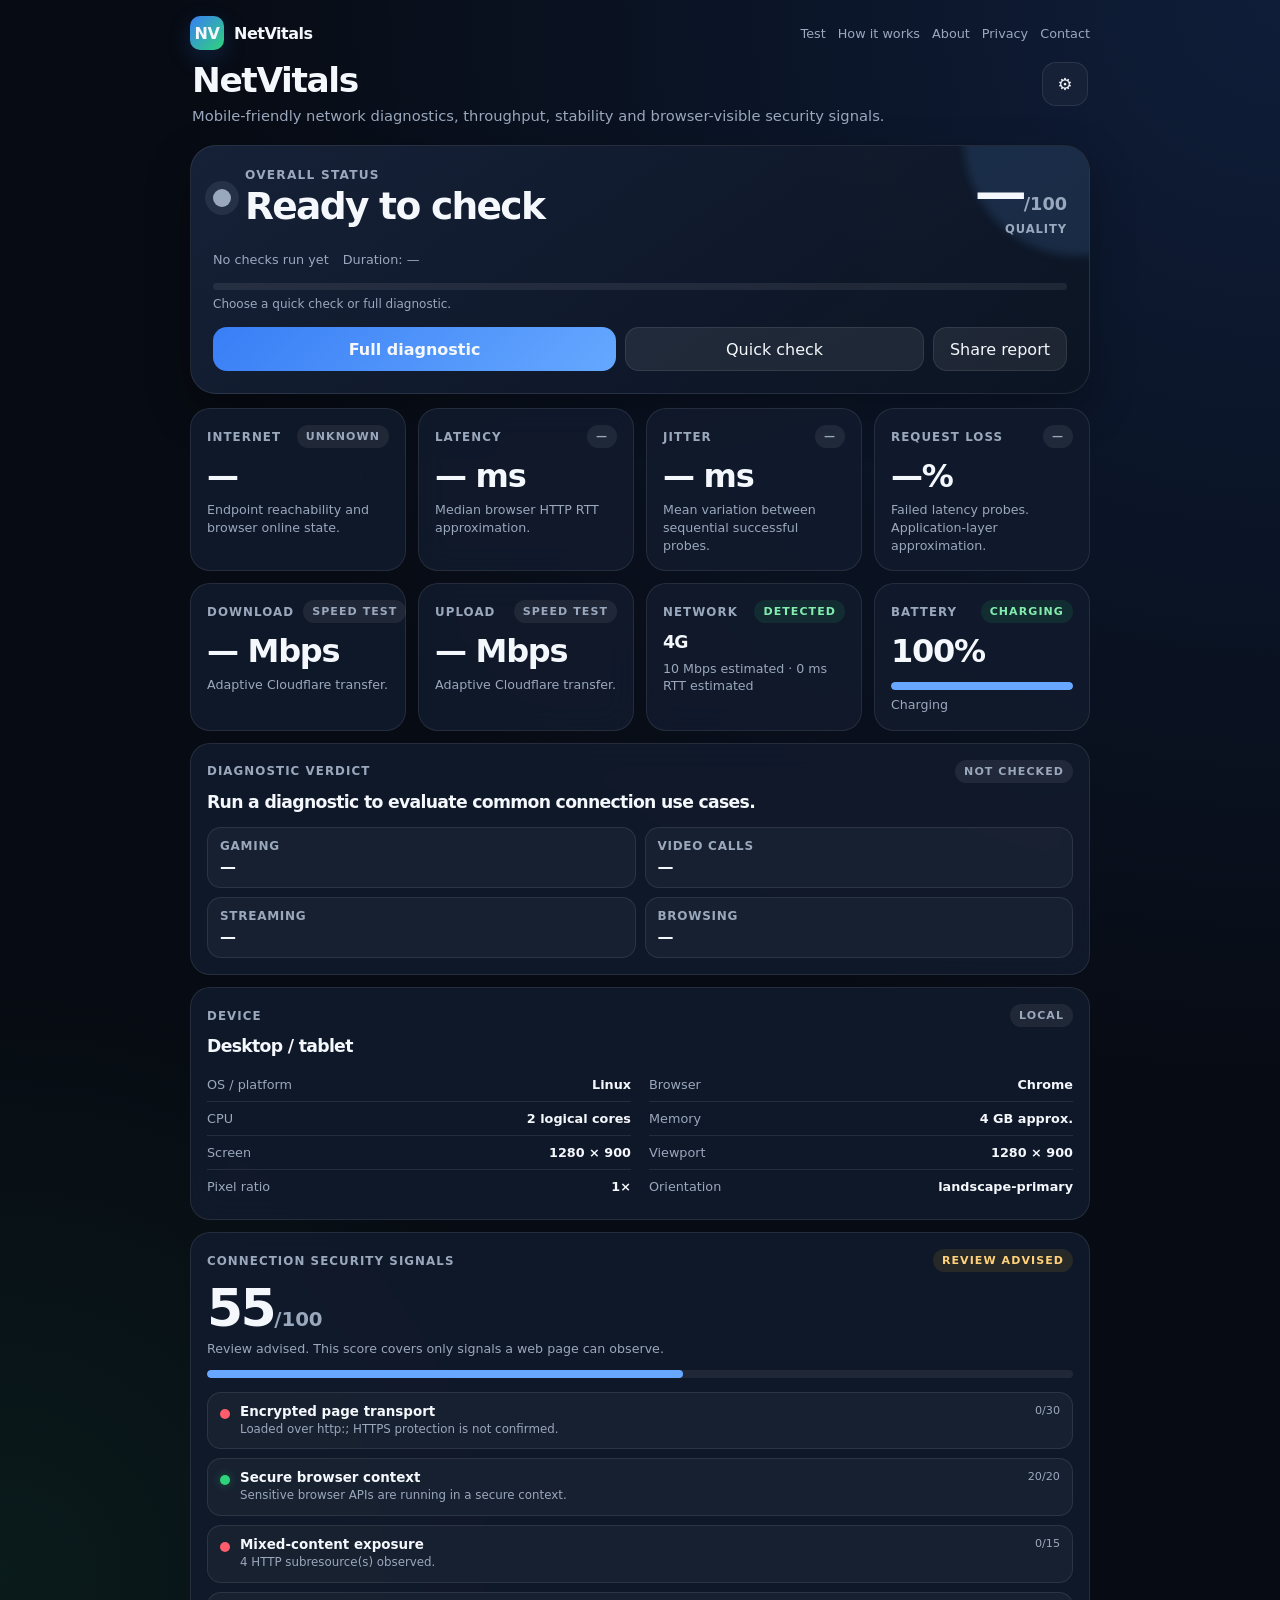
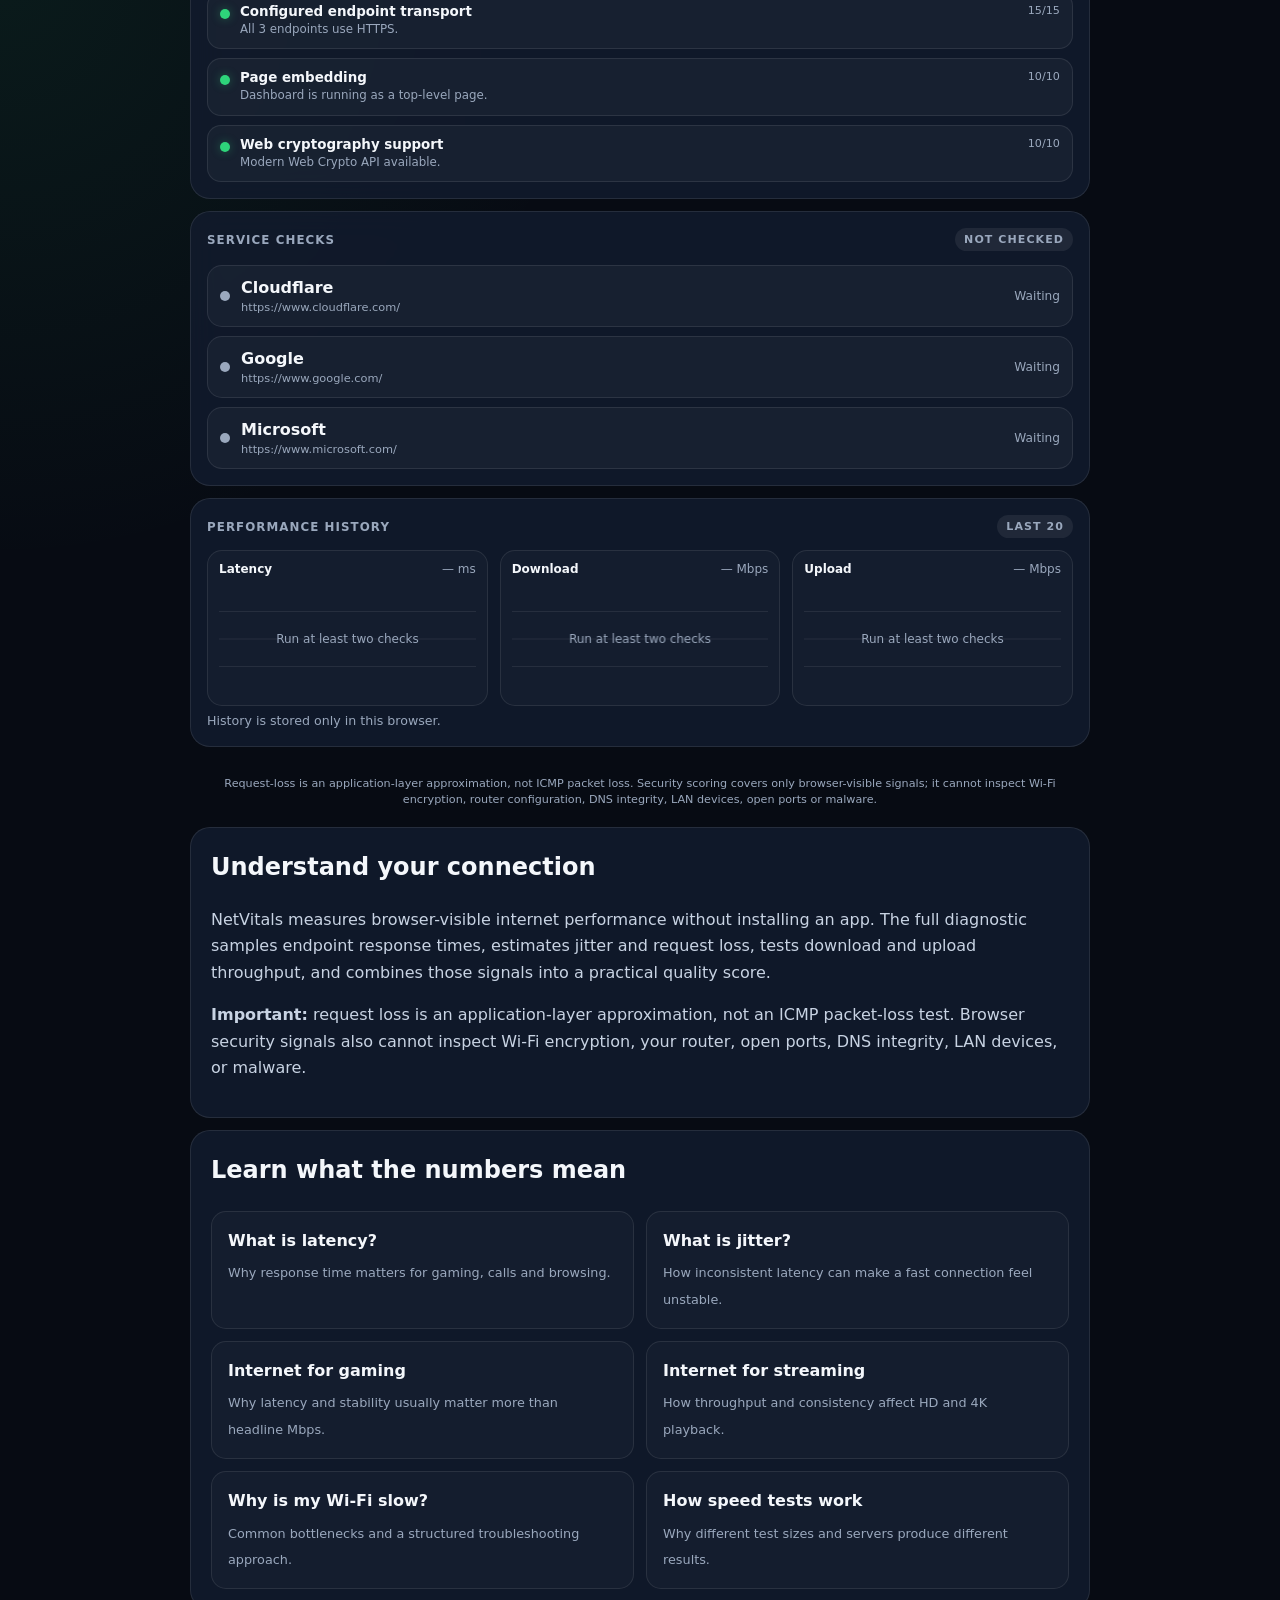
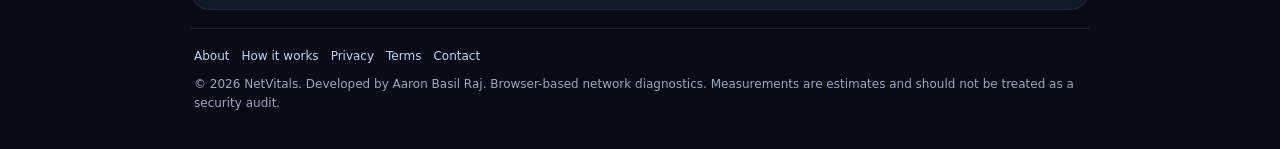
==== commit 215cd304: "V2 of NetVitals - multiple features added to improve test stability and accuracy" ====
--- a/index.html
+++ b/index.html
@@ -7,7 +7,7 @@
 <link rel="manifest" href="/manifest.webmanifest">
 <link rel="icon" href="/assets/icons/favicon.svg" type="image/svg+xml"><link rel="icon" href="/assets/icons/favicon.ico" sizes="any">
 <link rel="apple-touch-icon" href="/assets/icons/apple-touch-icon.png">
-<link rel="stylesheet" href="/assets/css/site.css">
+<link rel="stylesheet" href="/assets/css/site.css?v=3">
 <script src="/assets/js/config.js"></script><script async src="https://pagead2.googlesyndication.com/pagead/js/adsbygoogle.js?client=ca-pub-4936629245103906" crossorigin="anonymous"></script><link rel="canonical" href="https://netvitals.net/"><meta property="og:type" content="website"><meta property="og:title" content="NetVitals – Internet Diagnostic"><meta property="og:description" content="Test internet speed, latency, jitter, request loss and browser-visible security signals."><meta property="og:url" content="https://netvitals.net/"><meta property="og:image" content="https://netvitals.net/assets/icons/icon-512.png"><meta name="twitter:card" content="summary"><script type="application/ld+json">{"@context":"https://schema.org","@type":"WebApplication","name":"NetVitals","applicationCategory":"UtilitiesApplication","operatingSystem":"Any","url":"https://netvitals.net/","description":"Browser-based internet connection diagnostic for speed, latency, jitter and request loss."}</script></head><body><nav class="site-nav" aria-label="Primary navigation">
 <a class="brand" href="/"><span class="brand-mark">NV</span><span>NetVitals</span></a>
 <div class="nav-links"><a href="/#diagnostic-tool">Test</a><a href="/how-it-works/">How it works</a><a href="/about/">About</a><a href="/privacy/">Privacy</a><a href="/contact/">Contact</a></div>
@@ -38,9 +38,9 @@
 
   <section class="grid">
     <article class="card"><div class="card-title"><span>Internet</span><span class="pill" id="internetPill">Unknown</span></div><div class="metric" id="internetMetric">—</div><div class="detail" id="internetDetail">Endpoint reachability and browser online state.</div></article>
-    <article class="card"><div class="card-title"><span>Latency</span><span class="pill" id="latencyPill">—</span></div><div class="metric" id="latencyMetric">— ms</div><div class="detail" id="latencyDetail">Average round-trip request time.</div><div class="delta" id="latencyDelta"></div></article>
-    <article class="card"><div class="card-title"><span>Jitter</span><span class="pill" id="jitterPill">—</span></div><div class="metric" id="jitterMetric">— ms</div><div class="detail">Average variation between successful latency samples.</div></article>
-    <article class="card"><div class="card-title"><span>Request loss</span><span class="pill" id="lossPill">—</span></div><div class="metric" id="lossMetric">—%</div><div class="detail" id="lossDetail">Approximation from repeated endpoint requests.</div></article>
+    <article class="card"><div class="card-title"><span>Latency</span><span class="pill" id="latencyPill">—</span></div><div class="metric" id="latencyMetric">— ms</div><div class="detail" id="latencyDetail">Median browser HTTP RTT approximation.</div><div class="delta" id="latencyDelta"></div></article>
+    <article class="card"><div class="card-title"><span>Jitter</span><span class="pill" id="jitterPill">—</span></div><div class="metric" id="jitterMetric">— ms</div><div class="detail" id="jitterDetail">Mean variation between sequential successful probes.</div></article>
+    <article class="card"><div class="card-title"><span>Request loss</span><span class="pill" id="lossPill">—</span></div><div class="metric" id="lossMetric">—%</div><div class="detail" id="lossDetail">Failed latency probes. Application-layer approximation.</div></article>
     <article class="card"><div class="card-title"><span>Download</span><span class="pill" id="downloadPill">Speed test</span></div><div class="metric" id="downloadMetric">— Mbps</div><div class="detail" id="downloadDetail">Adaptive Cloudflare transfer.</div><div class="delta" id="downloadDelta"></div></article>
     <article class="card"><div class="card-title"><span>Upload</span><span class="pill" id="uploadPill">Speed test</span></div><div class="metric" id="uploadMetric">— Mbps</div><div class="detail" id="uploadDetail">Adaptive Cloudflare transfer.</div><div class="delta" id="uploadDelta"></div></article>
     <article class="card"><div class="card-title"><span>Network</span><span class="pill" id="networkPill">Browser</span></div><div class="metric small" id="networkMetric">Unavailable</div><div class="detail" id="networkDetail">Connection details depend on browser support.</div></article>
@@ -105,4 +105,4 @@
 <a class="guide-link" href="/guides/how-speed-tests-work/"><strong>How speed tests work</strong><span>Why different test sizes and servers produce different results.</span></a>
 </div></article>
 <div class="ad-slot" aria-label="Advertisement"><ins class="adsbygoogle" style="display:block" data-ad-format="auto" data-full-width-responsive="true"></ins></div>
-</section><footer class="site-footer"><div class="footer-links"><a href="/about/">About</a><a href="/how-it-works/">How it works</a><a href="/privacy/">Privacy</a><a href="/terms/">Terms</a><a href="/contact/">Contact</a></div><div>© <span id="year"></span> NetVitals. Developed by Aaron Basil Raj. Browser-based network diagnostics. Measurements are estimates and should not be treated as a security audit.</div></footer><script>document.getElementById('year').textContent=new Date().getFullYear()</script><script src="/assets/js/app.js"></script><script src="/assets/js/ads.js" defer></script><script src="/assets/js/pwa.js" defer></script></body></html>+</section><footer class="site-footer"><div class="footer-links"><a href="/about/">About</a><a href="/how-it-works/">How it works</a><a href="/privacy/">Privacy</a><a href="/terms/">Terms</a><a href="/contact/">Contact</a></div><div>© <span id="year"></span> NetVitals. Developed by Aaron Basil Raj. Browser-based network diagnostics. Measurements are estimates and should not be treated as a security audit.</div></footer><script>document.getElementById('year').textContent=new Date().getFullYear()</script><script src="/assets/js/metrics.js?v=3"></script><script src="/assets/js/app.js?v=3"></script><script src="/assets/js/ads.js" defer></script><script src="/assets/js/pwa.js" defer></script></body></html>
--- a/assets/css/site.css
+++ b/assets/css/site.css
@@ -94,7 +94,7 @@
       body{padding-left:24px;padding-right:24px}.grid{grid-template-columns:repeat(4,minmax(0,1fr))}.card.span-2{grid-column:span 2}.card.full{grid-column:1/-1}.chart-grid{grid-template-columns:repeat(3,minmax(0,1fr))}.settings{align-items:center;justify-content:center;padding:24px}.sheet{width:min(680px,100%);border-radius:26px;max-height:86vh}
     }
     @media (max-width:480px){
-      body{padding-left:12px;padding-right:12px}.hero{padding:18px}.controls{grid-template-columns:1fr 1fr}.controls .share-button{grid-column:1/-1}.card{padding:15px}.device-grid{grid-template-columns:1fr}.kv:nth-child(2){border-top:1px solid var(--line)}.service-editor{grid-template-columns:1fr auto}.service-editor label:nth-child(2){grid-column:1/-1;grid-row:2}.service-editor .remove-service{grid-column:2;grid-row:1}.verdict-grid{grid-template-columns:1fr 1fr}
+      body{padding-left:12px;padding-right:12px}.hero{padding:18px}.controls{grid-template-columns:1fr 1fr}.controls .share-button{grid-column:1/-1}.grid{grid-template-columns:1fr}.card.full,.card.span-2{grid-column:auto}.card{padding:15px}.device-grid{grid-template-columns:1fr}.kv:nth-child(2){border-top:1px solid var(--line)}.service-editor{grid-template-columns:1fr auto}.service-editor label:nth-child(2){grid-column:1/-1;grid-row:2}.service-editor .remove-service{grid-column:2;grid-row:1}.verdict-grid{grid-template-columns:1fr 1fr}
     }
     @media (max-width:350px){.grid{grid-template-columns:1fr}.card.full,.card.span-2{grid-column:auto}.controls{grid-template-columns:1fr}.controls .share-button{grid-column:auto}.hero-top{flex-direction:column}.score-block{text-align:left}.verdict-grid{grid-template-columns:1fr}}
     @media (prefers-reduced-motion:reduce){*,*::before,*::after{scroll-behavior:auto!important;transition:none!important;animation:none!important}}
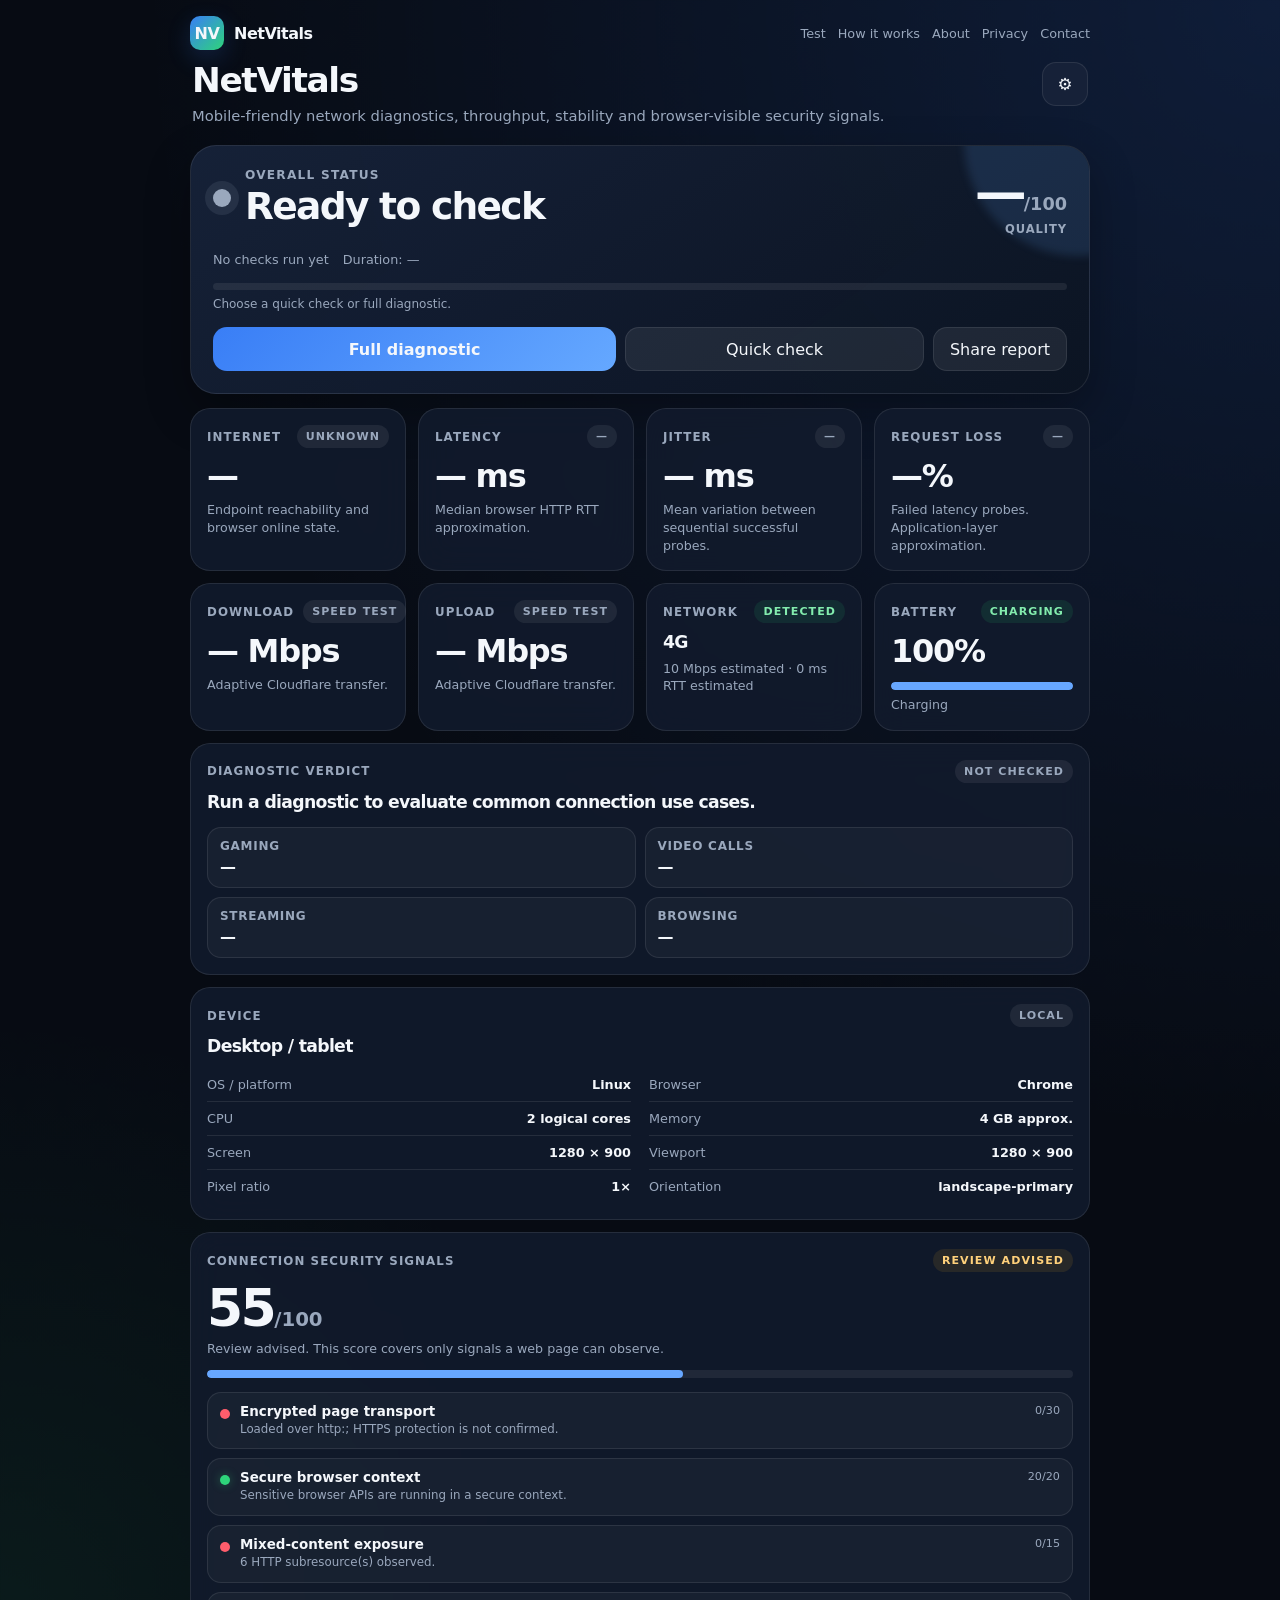
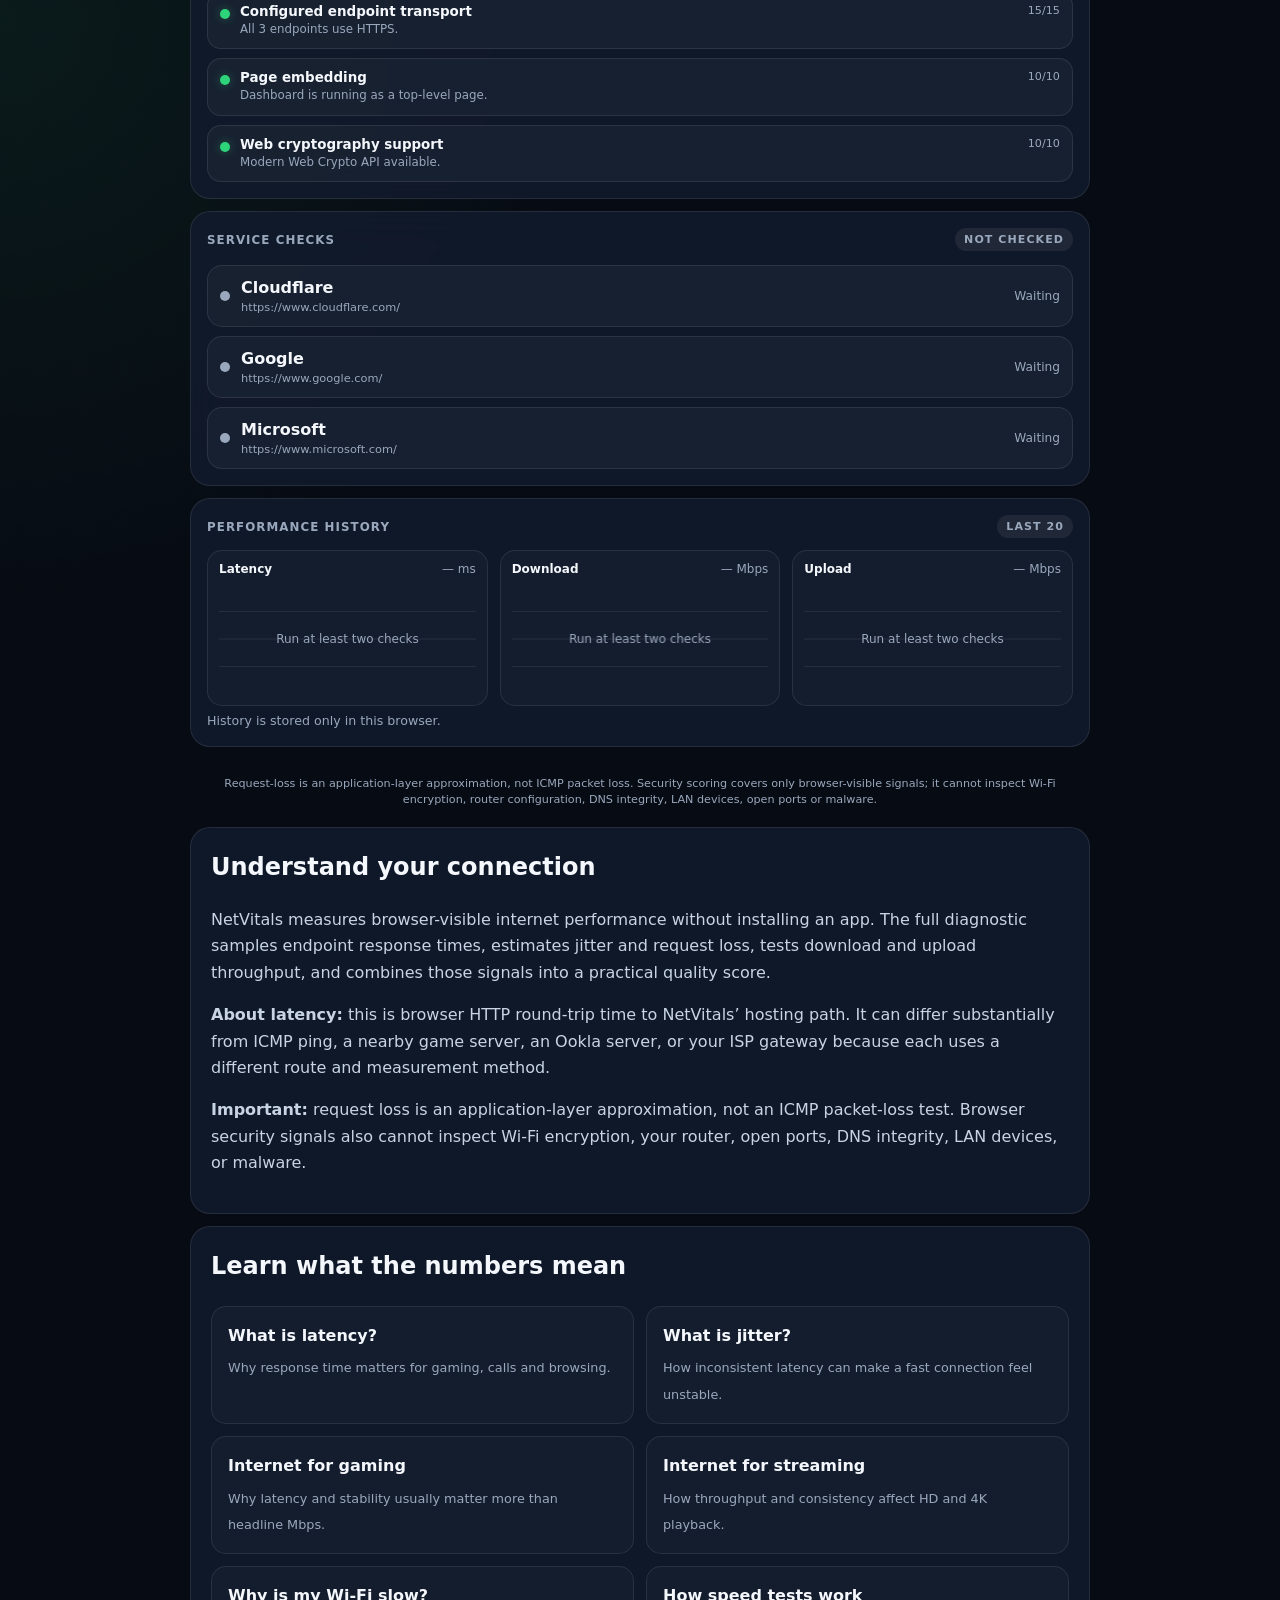
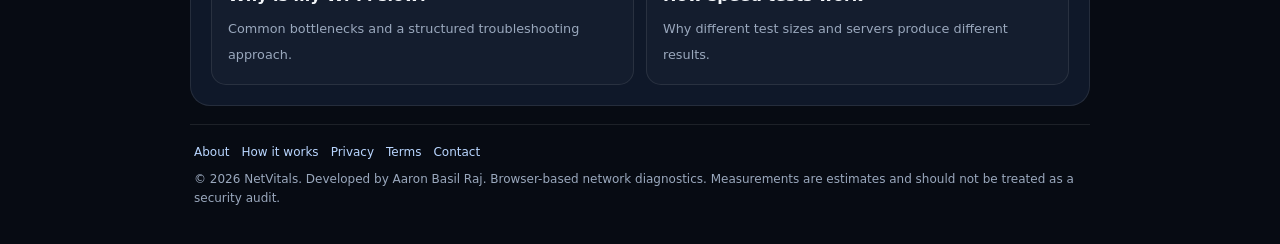
==== commit 251901ef: "Documentation updates and new release checklist added." ====
--- a/index.html
+++ b/index.html
@@ -95,7 +95,7 @@
 </div>
 
 <section class="info-section" aria-label="Understanding your connection results">
-<article class="content-card"><h2>Understand your connection</h2><p>NetVitals measures browser-visible internet performance without installing an app. The full diagnostic samples endpoint response times, estimates jitter and request loss, tests download and upload throughput, and combines those signals into a practical quality score.</p><p><strong>Important:</strong> request loss is an application-layer approximation, not an ICMP packet-loss test. Browser security signals also cannot inspect Wi-Fi encryption, your router, open ports, DNS integrity, LAN devices, or malware.</p></article>
+<article class="content-card"><h2>Understand your connection</h2><p>NetVitals measures browser-visible internet performance without installing an app. The full diagnostic samples endpoint response times, estimates jitter and request loss, tests download and upload throughput, and combines those signals into a practical quality score.</p><p><strong>About latency:</strong> this is browser HTTP round-trip time to NetVitals&rsquo; hosting path. It can differ substantially from ICMP ping, a nearby game server, an Ookla server, or your ISP gateway because each uses a different route and measurement method.</p><p><strong>Important:</strong> request loss is an application-layer approximation, not an ICMP packet-loss test. Browser security signals also cannot inspect Wi-Fi encryption, your router, open ports, DNS integrity, LAN devices, or malware.</p></article>
 <article class="content-card"><h2>Learn what the numbers mean</h2><div class="guide-grid">
 <a class="guide-link" href="/guides/what-is-latency/"><strong>What is latency?</strong><span>Why response time matters for gaming, calls and browsing.</span></a>
 <a class="guide-link" href="/guides/what-is-jitter/"><strong>What is jitter?</strong><span>How inconsistent latency can make a fast connection feel unstable.</span></a>
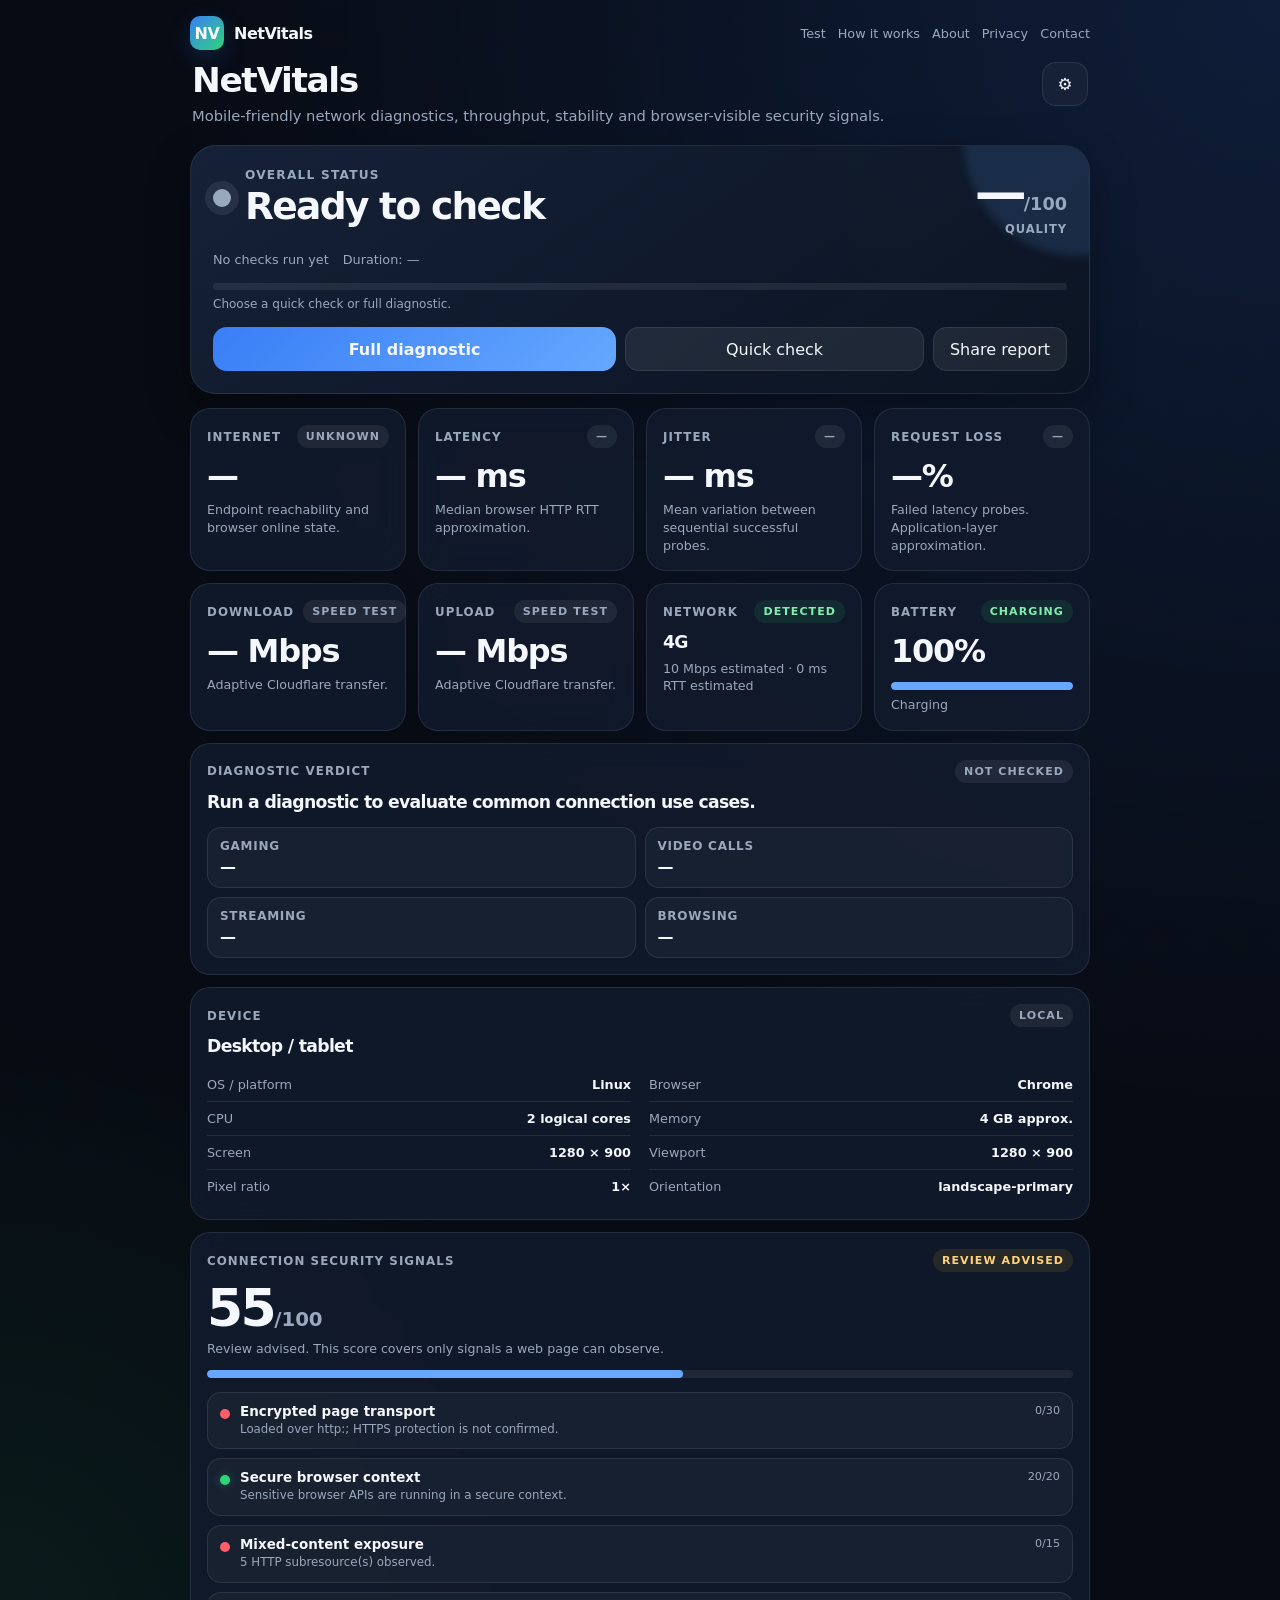
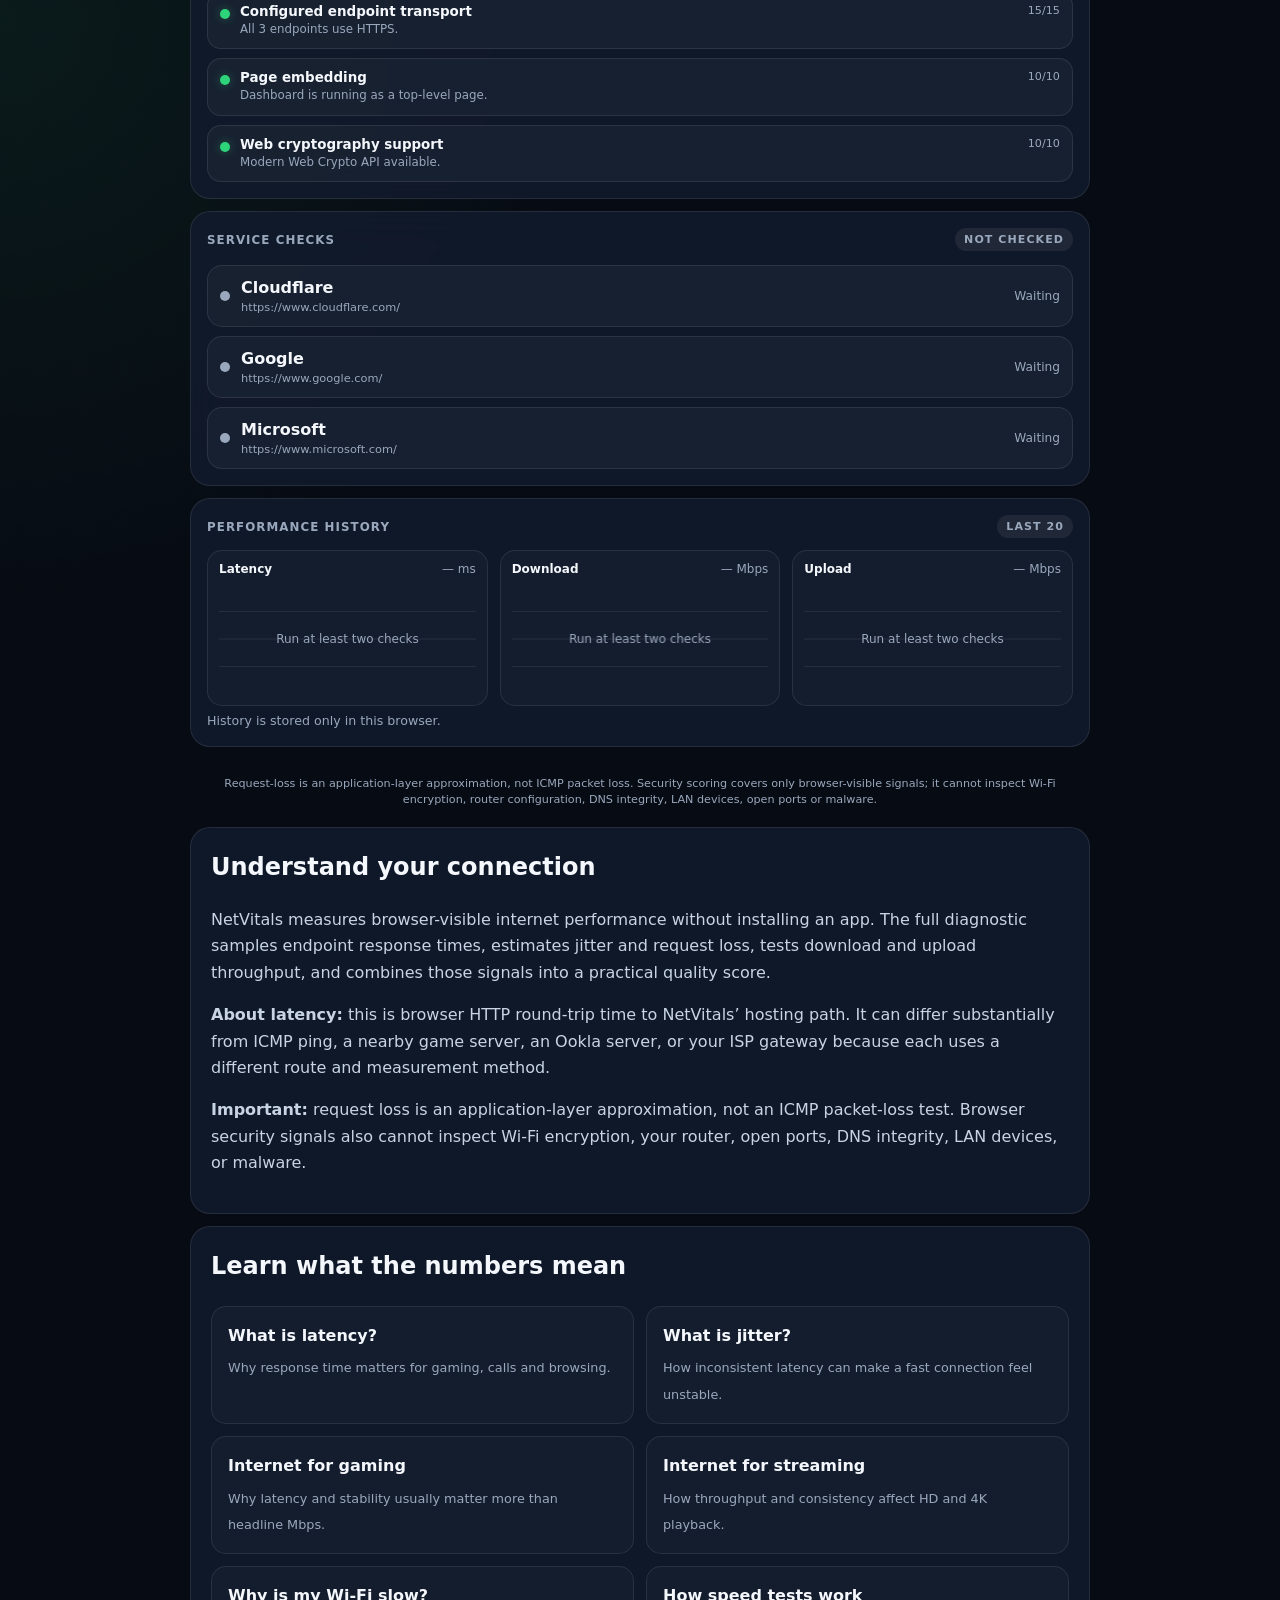
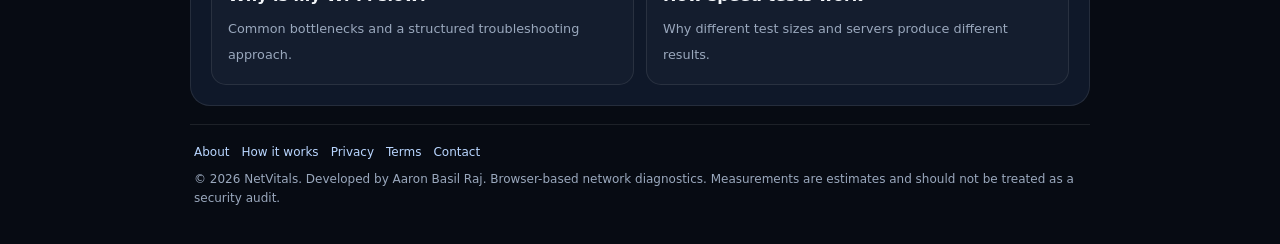
==== commit 84e4e8b8: "Improve speed test accuracy with parallel streams and Resource Timing RTT - Download now opens 4 par" ====
--- a/index.html
+++ b/index.html
@@ -7,7 +7,7 @@
 <link rel="manifest" href="/manifest.webmanifest">
 <link rel="icon" href="/assets/icons/favicon.svg" type="image/svg+xml"><link rel="icon" href="/assets/icons/favicon.ico" sizes="any">
 <link rel="apple-touch-icon" href="/assets/icons/apple-touch-icon.png">
-<link rel="stylesheet" href="/assets/css/site.css?v=3">
+<link rel="stylesheet" href="/assets/css/site.css?v=4">
 <script src="/assets/js/config.js"></script><script async src="https://pagead2.googlesyndication.com/pagead/js/adsbygoogle.js?client=ca-pub-4936629245103906" crossorigin="anonymous"></script><link rel="canonical" href="https://netvitals.net/"><meta property="og:type" content="website"><meta property="og:title" content="NetVitals – Internet Diagnostic"><meta property="og:description" content="Test internet speed, latency, jitter, request loss and browser-visible security signals."><meta property="og:url" content="https://netvitals.net/"><meta property="og:image" content="https://netvitals.net/assets/icons/icon-512.png"><meta name="twitter:card" content="summary"><script type="application/ld+json">{"@context":"https://schema.org","@type":"WebApplication","name":"NetVitals","applicationCategory":"UtilitiesApplication","operatingSystem":"Any","url":"https://netvitals.net/","description":"Browser-based internet connection diagnostic for speed, latency, jitter and request loss."}</script></head><body><nav class="site-nav" aria-label="Primary navigation">
 <a class="brand" href="/"><span class="brand-mark">NV</span><span>NetVitals</span></a>
 <div class="nav-links"><a href="/#diagnostic-tool">Test</a><a href="/how-it-works/">How it works</a><a href="/about/">About</a><a href="/privacy/">Privacy</a><a href="/contact/">Contact</a></div>
@@ -105,4 +105,4 @@
 <a class="guide-link" href="/guides/how-speed-tests-work/"><strong>How speed tests work</strong><span>Why different test sizes and servers produce different results.</span></a>
 </div></article>
 <div class="ad-slot" aria-label="Advertisement"><ins class="adsbygoogle" style="display:block" data-ad-format="auto" data-full-width-responsive="true"></ins></div>
-</section><footer class="site-footer"><div class="footer-links"><a href="/about/">About</a><a href="/how-it-works/">How it works</a><a href="/privacy/">Privacy</a><a href="/terms/">Terms</a><a href="/contact/">Contact</a></div><div>© <span id="year"></span> NetVitals. Developed by Aaron Basil Raj. Browser-based network diagnostics. Measurements are estimates and should not be treated as a security audit.</div></footer><script>document.getElementById('year').textContent=new Date().getFullYear()</script><script src="/assets/js/metrics.js?v=3"></script><script src="/assets/js/app.js?v=3"></script><script src="/assets/js/ads.js" defer></script><script src="/assets/js/pwa.js" defer></script></body></html>
+</section><footer class="site-footer"><div class="footer-links"><a href="/about/">About</a><a href="/how-it-works/">How it works</a><a href="/privacy/">Privacy</a><a href="/terms/">Terms</a><a href="/contact/">Contact</a></div><div>© <span id="year"></span> NetVitals. Developed by Aaron Basil Raj. Browser-based network diagnostics. Measurements are estimates and should not be treated as a security audit.</div></footer><script>document.getElementById('year').textContent=new Date().getFullYear()</script><script src="/assets/js/metrics.js?v=5"></script><script src="/assets/js/app.js?v=6"></script><script src="/assets/js/ads.js" defer></script><script src="/assets/js/pwa.js" defer></script></body></html>
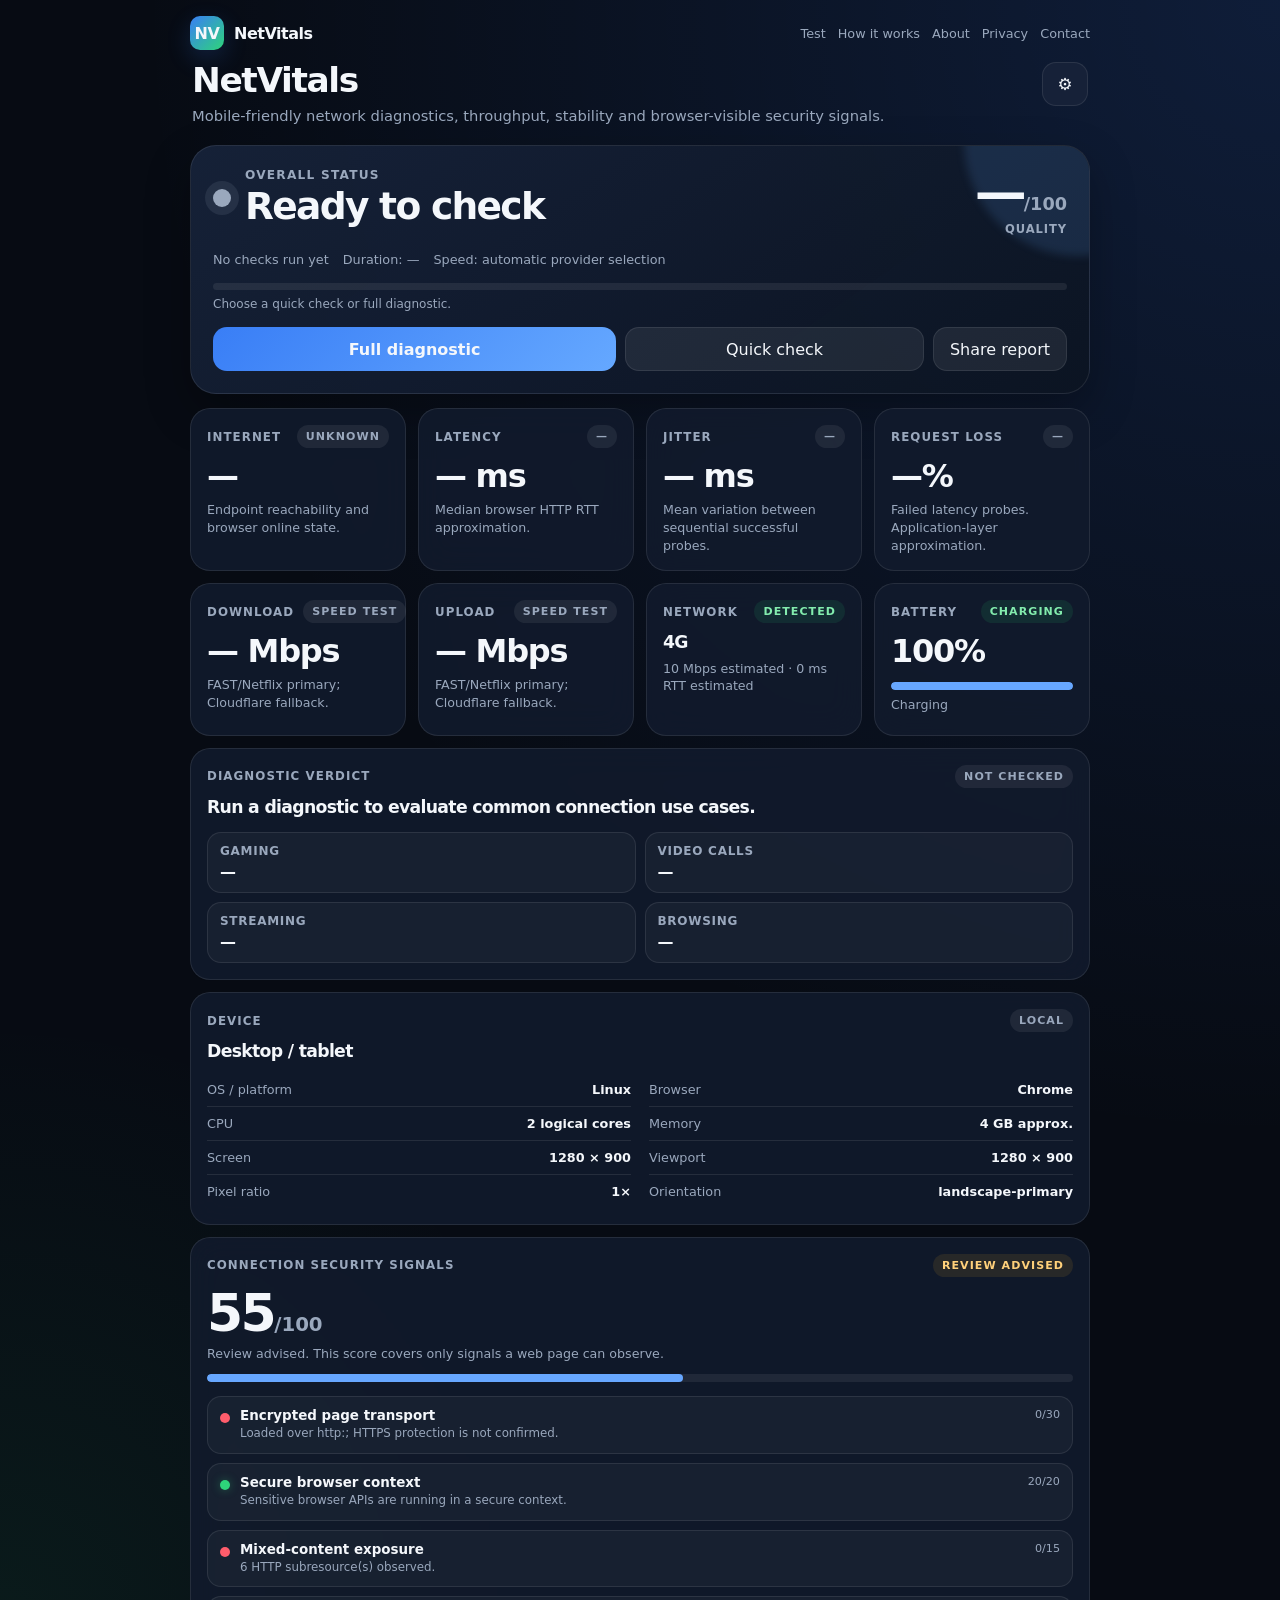
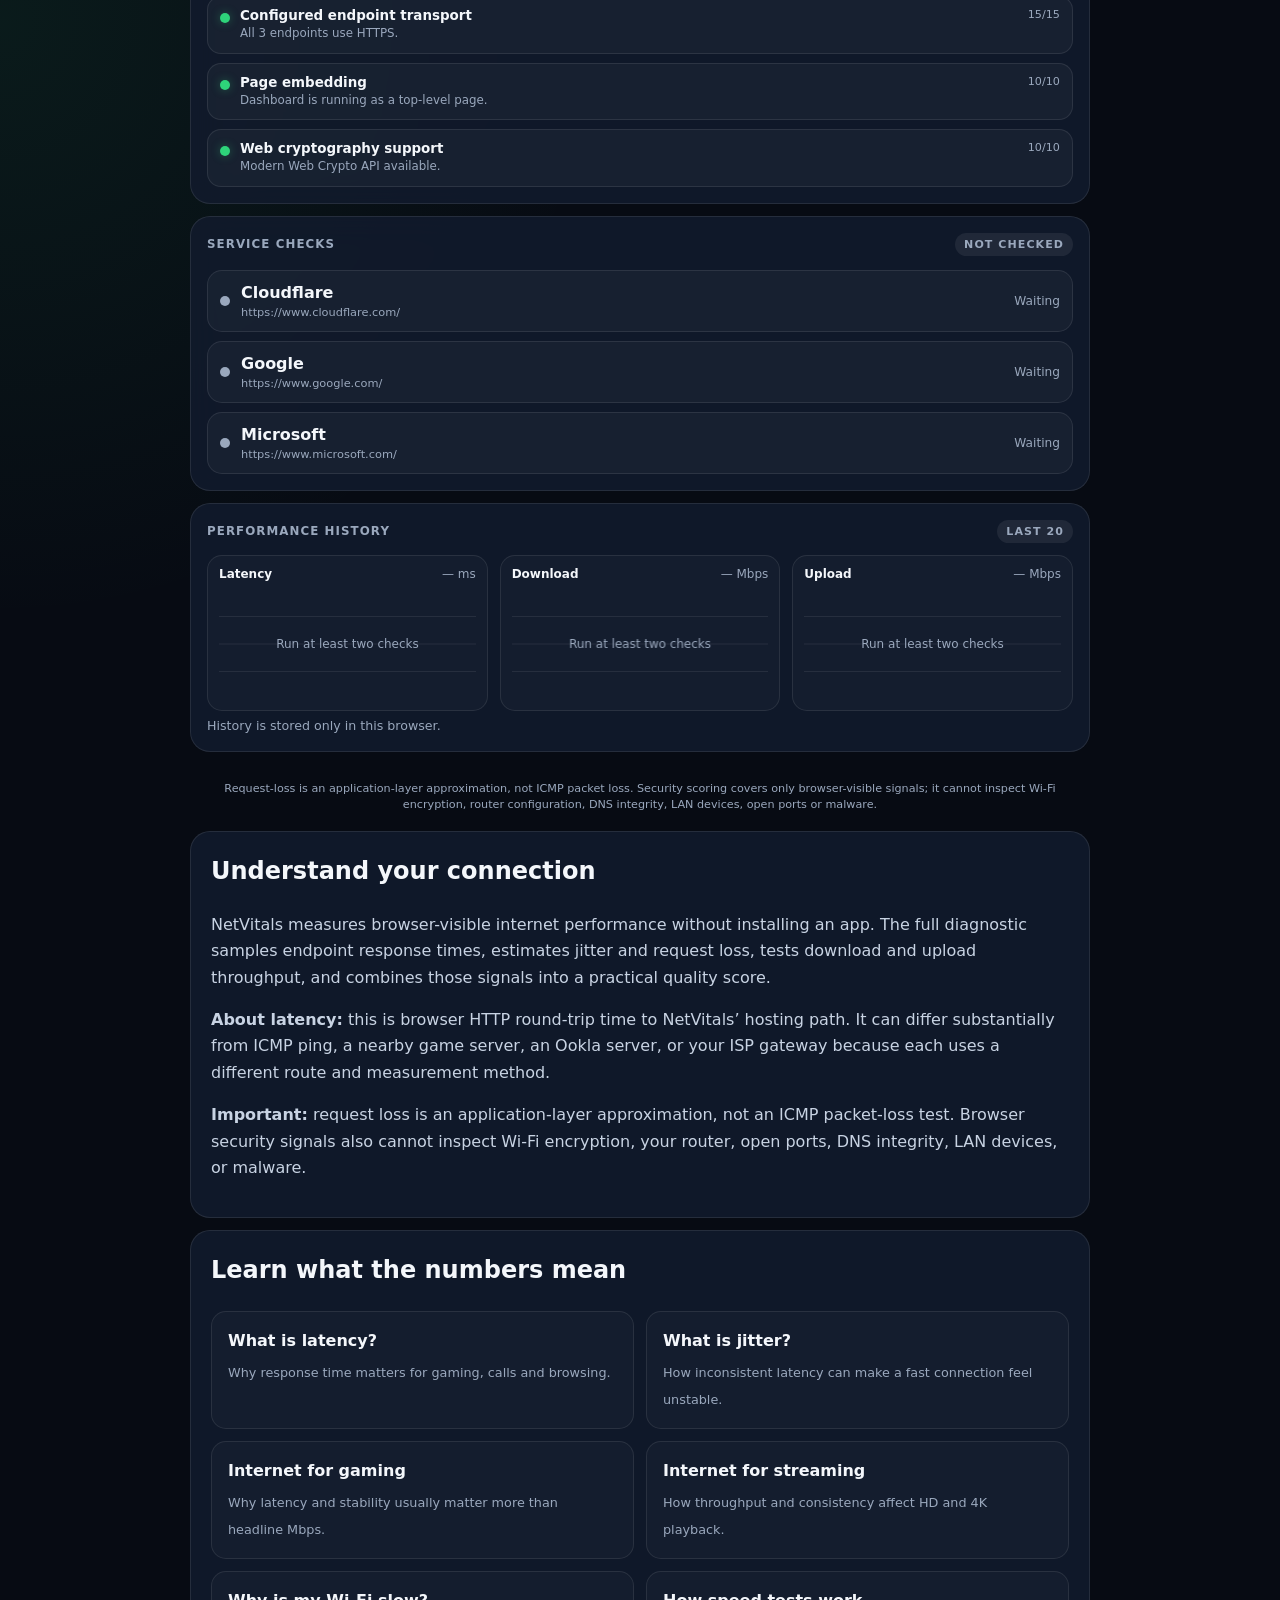
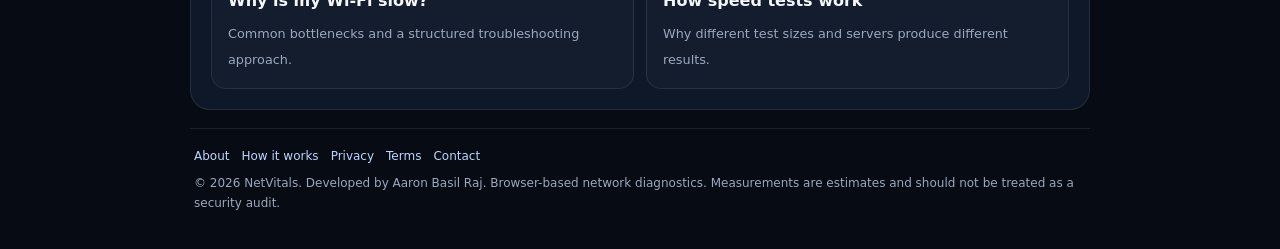
==== commit fa8e7118: "Add FAST primary throughput fallback" ====
--- a/index.html
+++ b/index.html
@@ -26,7 +26,7 @@
       </div>
       <div class="score-block"><div class="score" id="qualityScore">—<small>/100</small></div><div class="score-label" id="qualityLabel">Quality</div></div>
     </div>
-    <div class="hero-meta"><span id="lastCheck">No checks run yet</span><span id="testDuration">Duration: —</span></div>
+    <div class="hero-meta"><span id="lastCheck">No checks run yet</span><span id="testDuration">Duration: —</span><span id="speedProvider">Speed: automatic provider selection</span></div>
     <div class="progress-track" aria-hidden="true"><span id="runProgress"></span></div>
     <div class="progress-text" id="progressText">Choose a quick check or full diagnostic.</div>
     <div class="controls">
@@ -41,8 +41,8 @@
     <article class="card"><div class="card-title"><span>Latency</span><span class="pill" id="latencyPill">—</span></div><div class="metric" id="latencyMetric">— ms</div><div class="detail" id="latencyDetail">Median browser HTTP RTT approximation.</div><div class="delta" id="latencyDelta"></div></article>
     <article class="card"><div class="card-title"><span>Jitter</span><span class="pill" id="jitterPill">—</span></div><div class="metric" id="jitterMetric">— ms</div><div class="detail" id="jitterDetail">Mean variation between sequential successful probes.</div></article>
     <article class="card"><div class="card-title"><span>Request loss</span><span class="pill" id="lossPill">—</span></div><div class="metric" id="lossMetric">—%</div><div class="detail" id="lossDetail">Failed latency probes. Application-layer approximation.</div></article>
-    <article class="card"><div class="card-title"><span>Download</span><span class="pill" id="downloadPill">Speed test</span></div><div class="metric" id="downloadMetric">— Mbps</div><div class="detail" id="downloadDetail">Adaptive Cloudflare transfer.</div><div class="delta" id="downloadDelta"></div></article>
-    <article class="card"><div class="card-title"><span>Upload</span><span class="pill" id="uploadPill">Speed test</span></div><div class="metric" id="uploadMetric">— Mbps</div><div class="detail" id="uploadDetail">Adaptive Cloudflare transfer.</div><div class="delta" id="uploadDelta"></div></article>
+    <article class="card"><div class="card-title"><span>Download</span><span class="pill" id="downloadPill">Speed test</span></div><div class="metric" id="downloadMetric">— Mbps</div><div class="detail" id="downloadDetail">FAST/Netflix primary; Cloudflare fallback.</div><div class="delta" id="downloadDelta"></div></article>
+    <article class="card"><div class="card-title"><span>Upload</span><span class="pill" id="uploadPill">Speed test</span></div><div class="metric" id="uploadMetric">— Mbps</div><div class="detail" id="uploadDetail">FAST/Netflix primary; Cloudflare fallback.</div><div class="delta" id="uploadDelta"></div></article>
     <article class="card"><div class="card-title"><span>Network</span><span class="pill" id="networkPill">Browser</span></div><div class="metric small" id="networkMetric">Unavailable</div><div class="detail" id="networkDetail">Connection details depend on browser support.</div></article>
     <article class="card"><div class="card-title"><span>Battery</span><span class="pill" id="batteryPill">Browser</span></div><div class="metric" id="batteryMetric">Unavailable</div><div class="bar"><span id="batteryBar"></span></div><div class="detail" id="batteryDetail">Battery API may be restricted.</div></article>
 
@@ -105,4 +105,4 @@
 <a class="guide-link" href="/guides/how-speed-tests-work/"><strong>How speed tests work</strong><span>Why different test sizes and servers produce different results.</span></a>
 </div></article>
 <div class="ad-slot" aria-label="Advertisement"><ins class="adsbygoogle" style="display:block" data-ad-format="auto" data-full-width-responsive="true"></ins></div>
-</section><footer class="site-footer"><div class="footer-links"><a href="/about/">About</a><a href="/how-it-works/">How it works</a><a href="/privacy/">Privacy</a><a href="/terms/">Terms</a><a href="/contact/">Contact</a></div><div>© <span id="year"></span> NetVitals. Developed by Aaron Basil Raj. Browser-based network diagnostics. Measurements are estimates and should not be treated as a security audit.</div></footer><script>document.getElementById('year').textContent=new Date().getFullYear()</script><script src="/assets/js/metrics.js?v=5"></script><script src="/assets/js/app.js?v=6"></script><script src="/assets/js/ads.js" defer></script><script src="/assets/js/pwa.js" defer></script></body></html>
+</section><footer class="site-footer"><div class="footer-links"><a href="/about/">About</a><a href="/how-it-works/">How it works</a><a href="/privacy/">Privacy</a><a href="/terms/">Terms</a><a href="/contact/">Contact</a></div><div>© <span id="year"></span> NetVitals. Developed by Aaron Basil Raj. Browser-based network diagnostics. Measurements are estimates and should not be treated as a security audit.</div></footer><script>document.getElementById('year').textContent=new Date().getFullYear()</script><script src="/assets/js/metrics.js?v=6"></script><script src="/assets/js/fast.js?v=1"></script><script src="/assets/js/app.js?v=8"></script><script src="/assets/js/ads.js" defer></script><script src="/assets/js/pwa.js" defer></script></body></html>
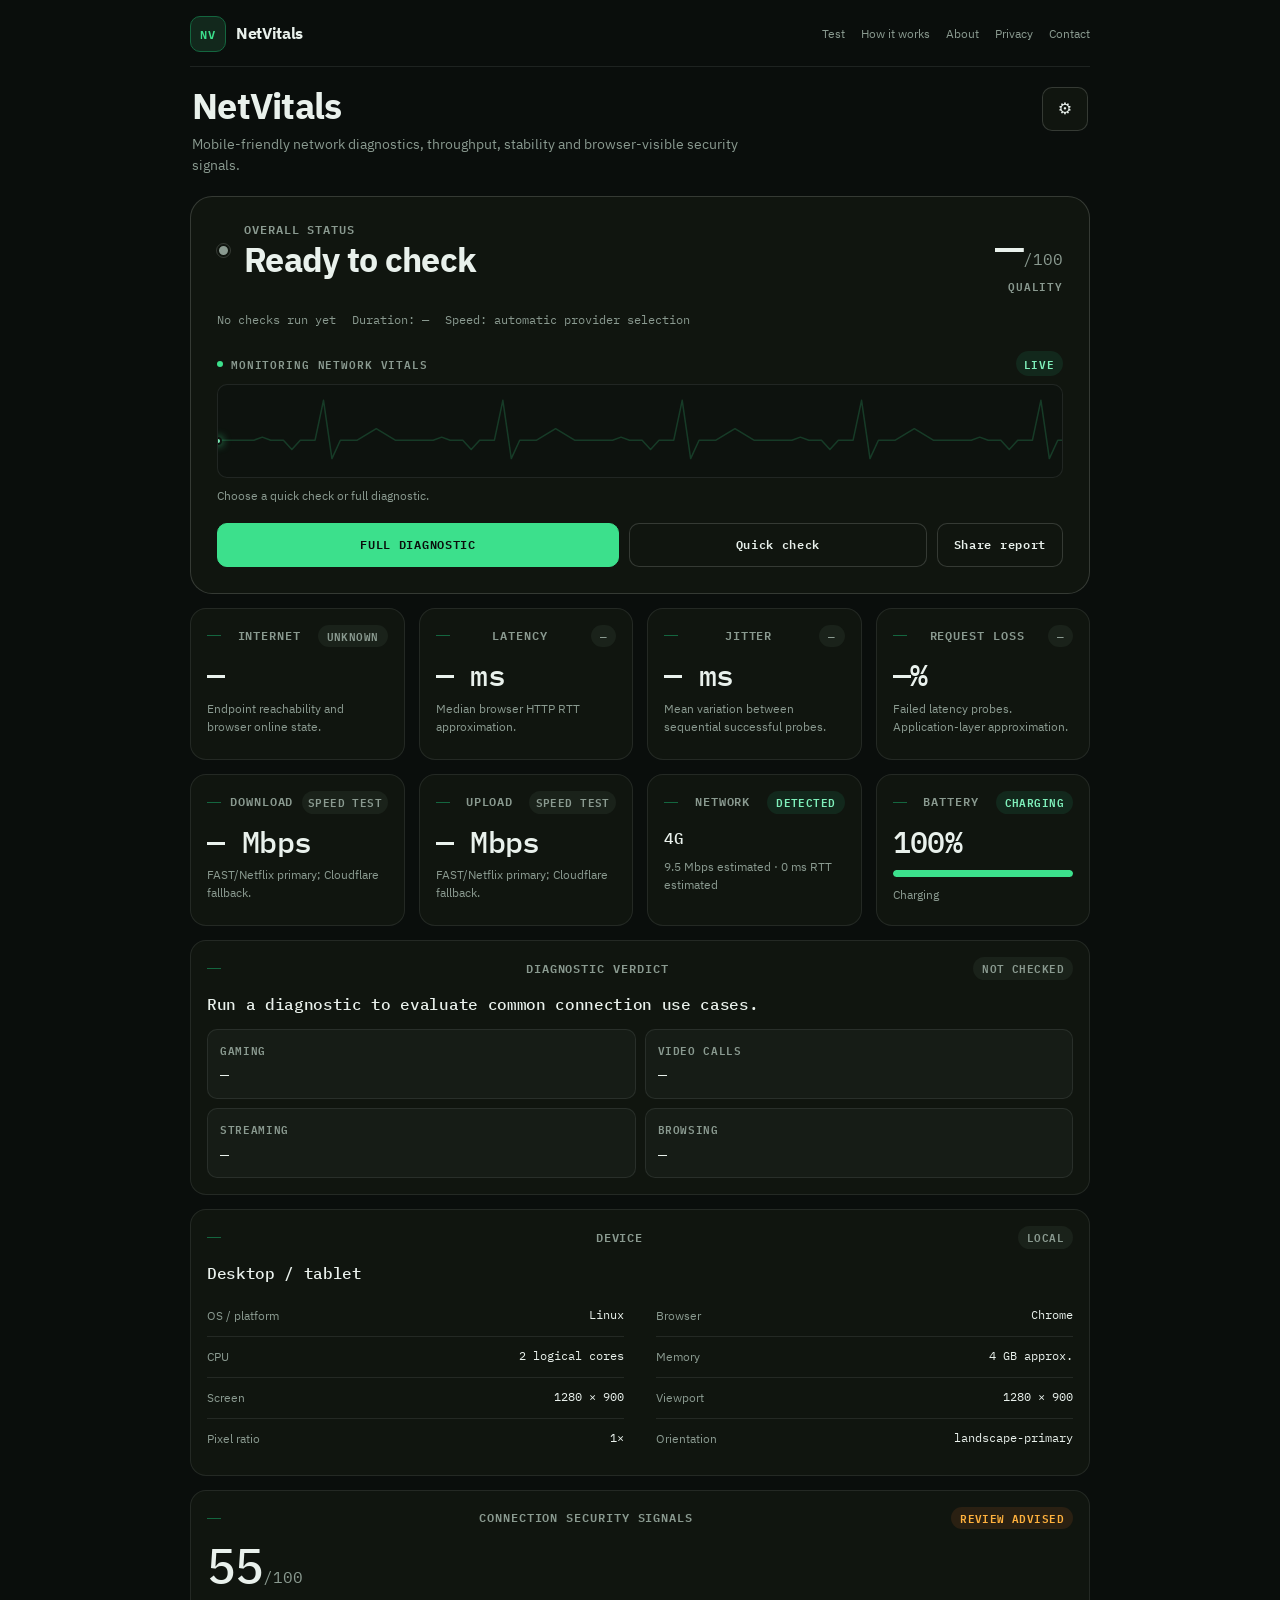
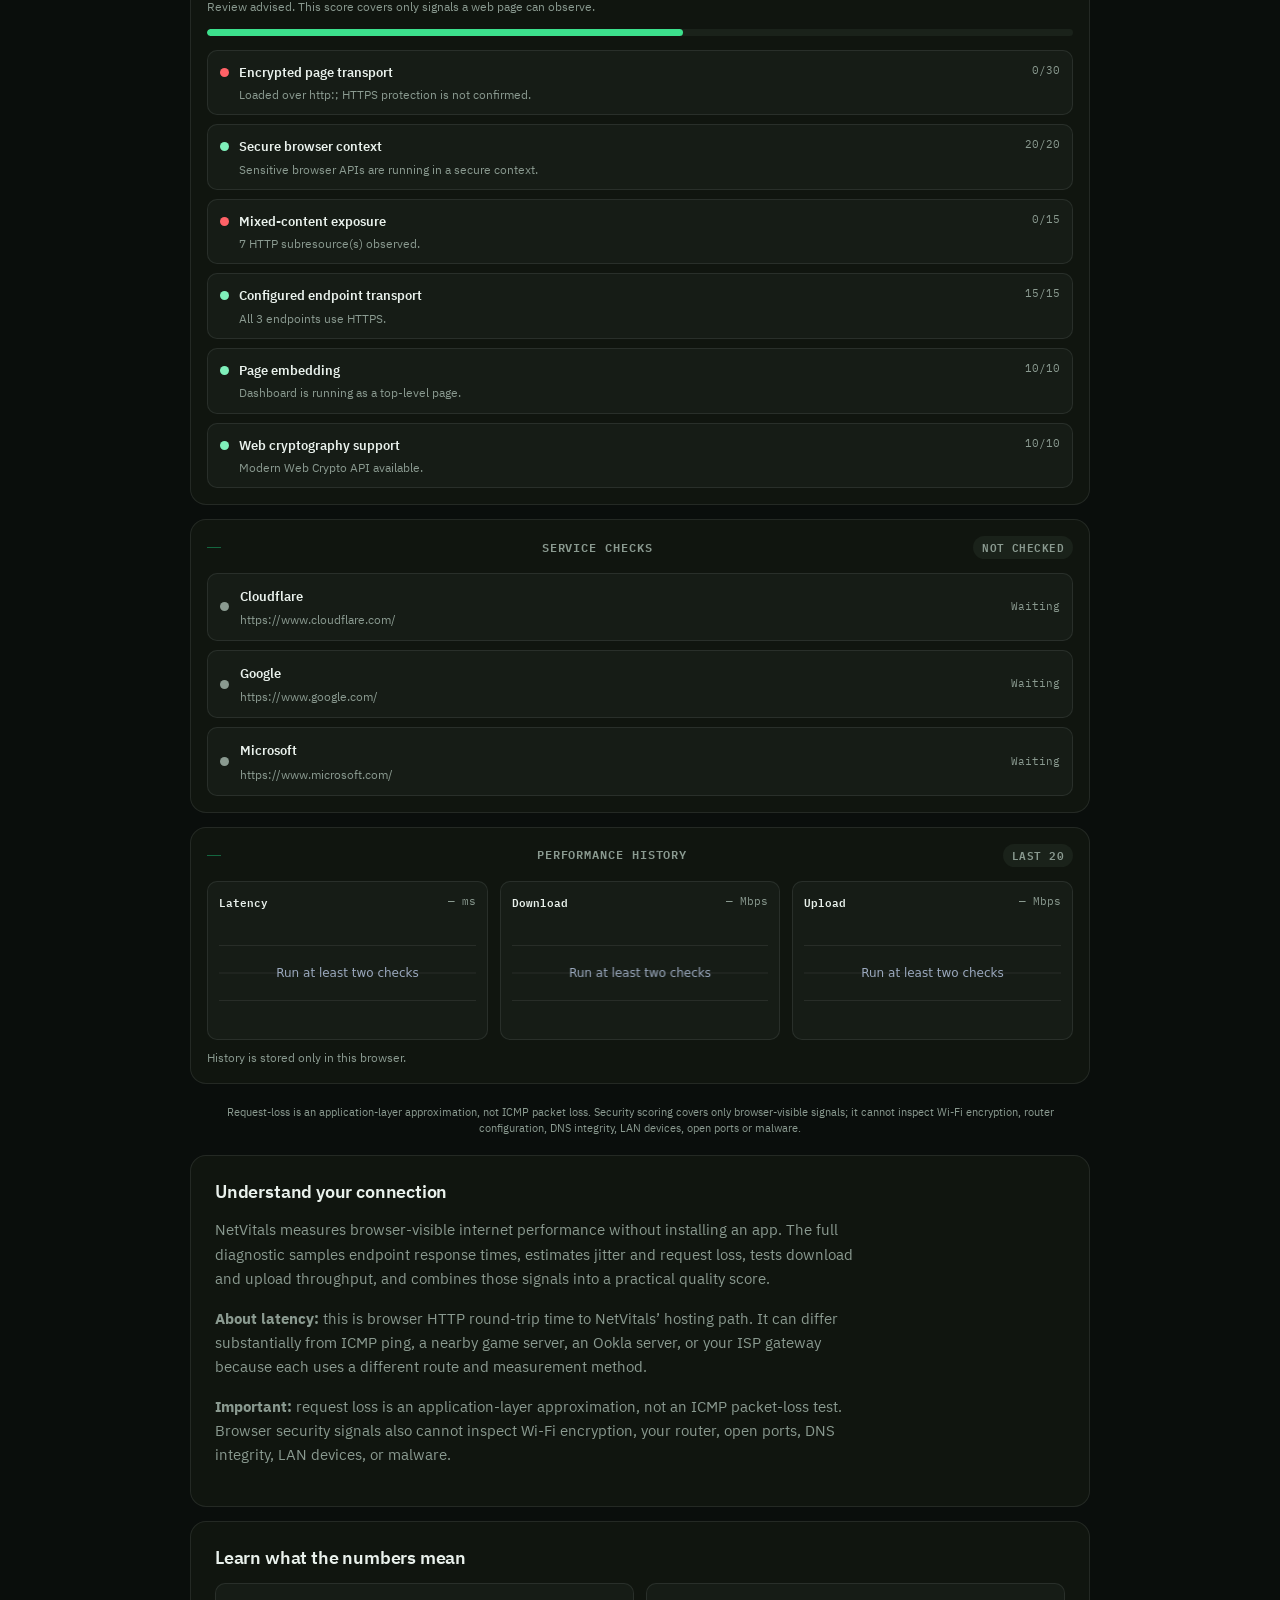
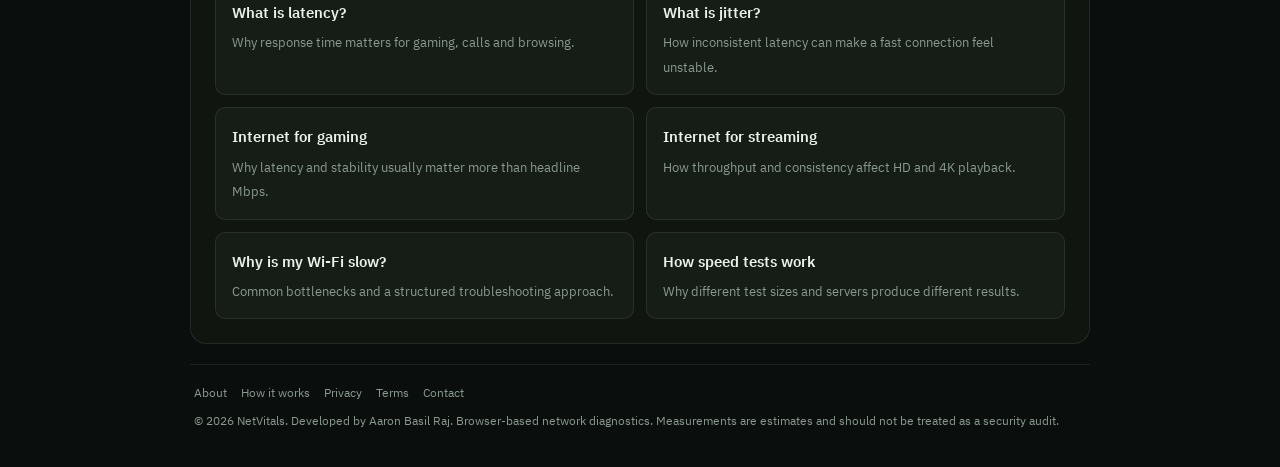
==== commit 04cc49f7: "Add Vitals Monitor UI redesign and sync docs Introduce the Vitals Monitor design system (DESIGN.md)," ====
--- a/index.html
+++ b/index.html
@@ -1,13 +1,13 @@
 <!DOCTYPE html><html lang="en"><head><meta charset="UTF-8"><meta name="author" content="Aaron Basil Raj"><meta name="viewport" content="width=device-width, initial-scale=1, viewport-fit=cover"><title>NetVitals – Internet Speed, Latency, Jitter & Network Test</title><meta name="description" content="Test internet speed, latency, jitter, request loss and browser-visible connection security from your browser.">
 <meta name="robots" content="index,follow,max-image-preview:large">
-<meta name="theme-color" content="#0b1220">
+<meta name="theme-color" content="#0A0E0C">
 <meta name="apple-mobile-web-app-capable" content="yes">
 <meta name="apple-mobile-web-app-status-bar-style" content="black-translucent">
 <meta name="apple-mobile-web-app-title" content="NetVitals">
 <link rel="manifest" href="/manifest.webmanifest">
 <link rel="icon" href="/assets/icons/favicon.svg" type="image/svg+xml"><link rel="icon" href="/assets/icons/favicon.ico" sizes="any">
 <link rel="apple-touch-icon" href="/assets/icons/apple-touch-icon.png">
-<link rel="stylesheet" href="/assets/css/site.css?v=4">
+<link rel="stylesheet" href="/assets/css/site.css?v=6">
 <script src="/assets/js/config.js"></script><script async src="https://pagead2.googlesyndication.com/pagead/js/adsbygoogle.js?client=ca-pub-4936629245103906" crossorigin="anonymous"></script><link rel="canonical" href="https://netvitals.net/"><meta property="og:type" content="website"><meta property="og:title" content="NetVitals – Internet Diagnostic"><meta property="og:description" content="Test internet speed, latency, jitter, request loss and browser-visible security signals."><meta property="og:url" content="https://netvitals.net/"><meta property="og:image" content="https://netvitals.net/assets/icons/icon-512.png"><meta name="twitter:card" content="summary"><script type="application/ld+json">{"@context":"https://schema.org","@type":"WebApplication","name":"NetVitals","applicationCategory":"UtilitiesApplication","operatingSystem":"Any","url":"https://netvitals.net/","description":"Browser-based internet connection diagnostic for speed, latency, jitter and request loss."}</script></head><body><nav class="site-nav" aria-label="Primary navigation">
 <a class="brand" href="/"><span class="brand-mark">NV</span><span>NetVitals</span></a>
 <div class="nav-links"><a href="/#diagnostic-tool">Test</a><a href="/how-it-works/">How it works</a><a href="/about/">About</a><a href="/privacy/">Privacy</a><a href="/contact/">Contact</a></div>
@@ -27,7 +27,18 @@
       <div class="score-block"><div class="score" id="qualityScore">—<small>/100</small></div><div class="score-label" id="qualityLabel">Quality</div></div>
     </div>
     <div class="hero-meta"><span id="lastCheck">No checks run yet</span><span id="testDuration">Duration: —</span><span id="speedProvider">Speed: automatic provider selection</span></div>
-    <div class="progress-track" aria-hidden="true"><span id="runProgress"></span></div>
+    <div class="ecg-label"><span class="rec">Monitoring network vitals</span><span class="live">Live</span></div>
+    <div class="ecg-progress" aria-hidden="true">
+      <svg class="ecg-ghost" width="100%" height="100%" viewBox="0 0 800 120" preserveAspectRatio="none" aria-hidden="true">
+        <polyline fill="none" points="0,72 34,72 42,68 50,72 62,72 70,84 78,72 92,72 100,20 108,96 116,72 132,72 150,57 168,72 204,72 212,68 220,72 232,72 240,84 248,72 262,72 270,20 278,96 286,72 302,72 320,57 338,72 374,72 382,68 390,72 402,72 410,84 418,72 432,72 440,20 448,96 456,72 472,72 490,57 508,72 544,72 552,68 560,72 572,72 580,84 588,72 602,72 610,20 618,96 626,72 642,72 660,57 678,72 714,72 722,68 730,72 742,72 750,84 758,72 772,72 780,20 788,96 796,72 800,72"></polyline>
+      </svg>
+      <div class="ecg-fill" id="runProgress">
+        <svg width="100%" height="100%" viewBox="0 0 800 120" preserveAspectRatio="none" aria-hidden="true">
+          <polyline fill="none" points="0,72 34,72 42,68 50,72 62,72 70,84 78,72 92,72 100,20 108,96 116,72 132,72 150,57 168,72 204,72 212,68 220,72 232,72 240,84 248,72 262,72 270,20 278,96 286,72 302,72 320,57 338,72 374,72 382,68 390,72 402,72 410,84 418,72 432,72 440,20 448,96 456,72 472,72 490,57 508,72 544,72 552,68 560,72 572,72 580,84 588,72 602,72 610,20 618,96 626,72 642,72 660,57 678,72 714,72 722,68 730,72 742,72 750,84 758,72 772,72 780,20 788,96 796,72 800,72"></polyline>
+        </svg>
+      </div>
+      <span class="ecg-dot" id="runProgressDot"></span>
+    </div>
     <div class="progress-text" id="progressText">Choose a quick check or full diagnostic.</div>
     <div class="controls">
       <button class="primary-button" id="fullBtn">Full diagnostic</button>
@@ -105,4 +116,4 @@
 <a class="guide-link" href="/guides/how-speed-tests-work/"><strong>How speed tests work</strong><span>Why different test sizes and servers produce different results.</span></a>
 </div></article>
 <div class="ad-slot" aria-label="Advertisement"><ins class="adsbygoogle" style="display:block" data-ad-format="auto" data-full-width-responsive="true"></ins></div>
-</section><footer class="site-footer"><div class="footer-links"><a href="/about/">About</a><a href="/how-it-works/">How it works</a><a href="/privacy/">Privacy</a><a href="/terms/">Terms</a><a href="/contact/">Contact</a></div><div>© <span id="year"></span> NetVitals. Developed by Aaron Basil Raj. Browser-based network diagnostics. Measurements are estimates and should not be treated as a security audit.</div></footer><script>document.getElementById('year').textContent=new Date().getFullYear()</script><script src="/assets/js/metrics.js?v=6"></script><script src="/assets/js/fast.js?v=1"></script><script src="/assets/js/app.js?v=8"></script><script src="/assets/js/ads.js" defer></script><script src="/assets/js/pwa.js" defer></script></body></html>
+</section><footer class="site-footer"><div class="footer-links"><a href="/about/">About</a><a href="/how-it-works/">How it works</a><a href="/privacy/">Privacy</a><a href="/terms/">Terms</a><a href="/contact/">Contact</a></div><div>© <span id="year"></span> NetVitals. Developed by Aaron Basil Raj. Browser-based network diagnostics. Measurements are estimates and should not be treated as a security audit.</div></footer><script>document.getElementById('year').textContent=new Date().getFullYear()</script><script src="/assets/js/metrics.js?v=6"></script><script src="/assets/js/fast.js?v=1"></script><script src="/assets/js/app.js?v=9"></script><script src="/assets/js/ads.js" defer></script><script src="/assets/js/pwa.js" defer></script></body></html>
--- a/assets/css/site.css
+++ b/assets/css/site.css
@@ -1,112 +1,1328 @@
-
-    :root {
-      color-scheme: dark;
-      --bg:#070b13; --panel:rgba(18,27,45,.88); --panel2:rgba(24,35,57,.94);
-      --text:#f4f7fb; --muted:#9aa8bd; --line:rgba(255,255,255,.09);
-      --good:#2ed47a; --warn:#ffb020; --bad:#ff5d6c; --accent:#67a7ff;
-      --shadow:0 18px 45px rgba(0,0,0,.28); --radius:20px;
-    }
-    *{box-sizing:border-box}
-    html{background:var(--bg)}
-    body{
-      margin:0; min-height:100vh; min-height:100dvh;
-      font-family:Inter,ui-sans-serif,system-ui,-apple-system,BlinkMacSystemFont,"Segoe UI",sans-serif;
-      color:var(--text);
-      background:
-        radial-gradient(circle at top right,rgba(56,124,255,.16),transparent 31%),
-        radial-gradient(circle at 0 47%,rgba(46,212,122,.08),transparent 27%),var(--bg);
-      padding:max(16px,env(safe-area-inset-top)) 14px max(26px,env(safe-area-inset-bottom));
-    }
-    button,input{font:inherit} button{-webkit-tap-highlight-color:transparent}
-    .app{width:min(100%,900px);margin:0 auto}
-    header{display:flex;align-items:flex-start;justify-content:space-between;gap:14px;margin:4px 2px 18px}
-    h1{font-size:clamp(1.45rem,5vw,2.15rem);line-height:1.08;margin:0;letter-spacing:-.04em}
-    .subtitle{color:var(--muted);margin:7px 0 0;font-size:.92rem;line-height:1.4}
-    .icon-button,.primary-button,.secondary-button,.ghost-button,.danger-button{
-      border:0;border-radius:14px;color:var(--text);cursor:pointer;min-height:44px;
-      transition:transform .15s ease,opacity .15s ease,background .15s ease;
-    }
-    button:active{transform:scale(.97)} button:disabled{opacity:.55;cursor:default;transform:none}
-    .icon-button{width:46px;flex:0 0 46px;background:var(--panel2);border:1px solid var(--line);font-size:1.05rem}
-    .primary-button{background:linear-gradient(135deg,#397ef6,#65a8ff);padding:0 18px;font-weight:800}
-    .secondary-button{background:rgba(255,255,255,.075);padding:0 16px;border:1px solid var(--line)}
-    .ghost-button{background:transparent;padding:0 10px;border:1px solid var(--line);color:var(--muted)}
-    .danger-button{background:rgba(255,93,108,.13);color:#ff9ca6;padding:0 15px;border:1px solid rgba(255,93,108,.22)}
-
-    .hero{
-      position:relative;overflow:hidden;border:1px solid var(--line);
-      background:linear-gradient(145deg,rgba(22,34,57,.97),rgba(12,20,34,.95));
-      border-radius:26px;padding:22px;box-shadow:var(--shadow);margin-bottom:14px;
-    }
-    .hero::after{content:"";position:absolute;width:230px;height:230px;right:-105px;top:-120px;border-radius:50%;background:var(--status-glow,rgba(103,167,255,.14));filter:blur(4px);pointer-events:none}
-    .hero-top{display:flex;align-items:flex-start;justify-content:space-between;gap:14px;position:relative;z-index:1}
-    .overall-row{display:flex;align-items:center;gap:14px}
-    .overall-dot{width:18px;height:18px;border-radius:50%;background:var(--muted);box-shadow:0 0 0 8px rgba(154,168,189,.12);flex:0 0 auto}
-    .overall-dot.good{background:var(--good);box-shadow:0 0 0 8px rgba(46,212,122,.13),0 0 24px rgba(46,212,122,.35)}
-    .overall-dot.warn{background:var(--warn);box-shadow:0 0 0 8px rgba(255,176,32,.13),0 0 24px rgba(255,176,32,.30)}
-    .overall-dot.bad{background:var(--bad);box-shadow:0 0 0 8px rgba(255,93,108,.13),0 0 24px rgba(255,93,108,.30)}
-    .overall-label{font-size:.76rem;color:var(--muted);text-transform:uppercase;letter-spacing:.1em;font-weight:850}
-    .overall-status{margin-top:2px;font-size:clamp(1.45rem,6vw,2.35rem);font-weight:900;letter-spacing:-.045em}
-    .score-block{text-align:right;min-width:82px}
-    .score{font-size:clamp(2rem,9vw,3.25rem);font-weight:900;letter-spacing:-.06em;line-height:.95}
-    .score small{font-size:.34em;color:var(--muted);font-weight:800;letter-spacing:0}
-    .score-label{font-size:.72rem;color:var(--muted);font-weight:800;margin-top:5px;text-transform:uppercase;letter-spacing:.08em}
-    .hero-meta{display:flex;flex-wrap:wrap;gap:8px 14px;color:var(--muted);margin-top:16px;font-size:.8rem;position:relative;z-index:1}
-    .progress-track{height:7px;background:rgba(255,255,255,.075);border-radius:999px;overflow:hidden;margin-top:16px;position:relative;z-index:1}
-    .progress-track>span{display:block;height:100%;width:0;background:linear-gradient(90deg,#397ef6,#67a7ff,#2ed47a);border-radius:inherit;transition:width .25s ease}
-    .progress-text{color:var(--muted);font-size:.75rem;margin-top:7px;position:relative;z-index:1;min-height:1em}
-    .controls{display:grid;grid-template-columns:1.35fr 1fr auto;gap:9px;margin-top:16px;position:relative;z-index:1}
-
-    .grid{display:grid;grid-template-columns:repeat(2,minmax(0,1fr));gap:12px}
-    .card{min-width:0;background:var(--panel);border:1px solid var(--line);border-radius:var(--radius);padding:16px;backdrop-filter:blur(16px);-webkit-backdrop-filter:blur(16px)}
-    .card.full,.card.span-2{grid-column:1/-1}
-    .card-title{display:flex;justify-content:space-between;align-items:center;gap:9px;color:var(--muted);font-size:.74rem;text-transform:uppercase;letter-spacing:.09em;font-weight:850}
-    .metric{margin-top:9px;font-size:clamp(1.25rem,5.8vw,2rem);font-weight:900;letter-spacing:-.04em;white-space:nowrap;overflow:hidden;text-overflow:ellipsis}
-    .metric.small{font-size:1.08rem;white-space:normal;line-height:1.25}
-    .detail{color:var(--muted);margin-top:6px;font-size:.79rem;line-height:1.4}
-    .delta{font-size:.73rem;margin-top:7px;font-weight:750;color:var(--muted)} .delta.good{color:#83ecae}.delta.warn{color:#ffd17b}.delta.bad{color:#ff9da6}
-    .pill{display:inline-flex;align-items:center;gap:6px;border-radius:999px;padding:5px 9px;font-size:.69rem;font-weight:850;background:rgba(255,255,255,.07);white-space:nowrap}
-    .pill.good{color:#83ecae;background:rgba(46,212,122,.1)} .pill.warn{color:#ffd17b;background:rgba(255,176,32,.1)} .pill.bad{color:#ff9da6;background:rgba(255,93,108,.1)}
-    .bar{height:8px;background:rgba(255,255,255,.07);border-radius:999px;overflow:hidden;margin-top:12px}.bar>span{display:block;height:100%;width:0;background:var(--accent);border-radius:inherit;transition:width .35s ease}
-
-    .verdict-grid{display:grid;grid-template-columns:repeat(2,minmax(0,1fr));gap:9px;margin-top:14px}
-    .verdict-item{padding:11px 12px;border:1px solid var(--line);background:rgba(255,255,255,.035);border-radius:14px}
-    .verdict-name{font-size:.75rem;color:var(--muted);font-weight:800;text-transform:uppercase;letter-spacing:.06em}.verdict-value{font-size:1rem;font-weight:850;margin-top:4px}
-    .verdict-value.good{color:#83ecae}.verdict-value.warn{color:#ffd17b}.verdict-value.bad{color:#ff9da6}
-
-    .device-grid{display:grid;grid-template-columns:repeat(2,minmax(0,1fr));gap:0 18px;margin-top:10px}
-    .kv{display:flex;justify-content:space-between;gap:12px;padding:9px 0;border-top:1px solid var(--line);font-size:.8rem}.kv:first-child,.kv:nth-child(2){border-top:0}.kv span:first-child{color:var(--muted)}.kv span:last-child{text-align:right;font-weight:750;overflow-wrap:anywhere}
-
-    .security-head{display:flex;align-items:flex-end;justify-content:space-between;gap:14px;margin-top:10px}
-    .security-score{font-size:clamp(2rem,9vw,3.25rem);font-weight:900;letter-spacing:-.05em;line-height:1}.security-score small{font-size:.38em;color:var(--muted);font-weight:750;letter-spacing:0}
-    .security-list,.service-list{display:grid;gap:9px;margin-top:14px}
-    .security-item{display:grid;grid-template-columns:auto 1fr auto;gap:10px;align-items:start;padding:11px 12px;border:1px solid var(--line);background:rgba(255,255,255,.035);border-radius:14px}
-    .security-icon,.service-light{width:10px;height:10px;border-radius:50%;margin-top:5px;background:var(--muted)}
-    .security-icon.good,.service-light.good{background:var(--good);box-shadow:0 0 10px rgba(46,212,122,.35)} .security-icon.warn,.service-light.warn{background:var(--warn)} .security-icon.bad,.service-light.bad{background:var(--bad)}
-    .security-name{font-weight:780;font-size:.84rem}.security-detail{color:var(--muted);font-size:.74rem;line-height:1.4;margin-top:2px}.security-weight{color:var(--muted);font-size:.7rem;white-space:nowrap}
-    .service-item{display:grid;grid-template-columns:auto 1fr auto;align-items:center;gap:11px;padding:12px;border:1px solid var(--line);background:rgba(255,255,255,.035);border-radius:15px}.service-light{margin-top:0}.service-name{min-width:0;font-weight:750;overflow:hidden;text-overflow:ellipsis;white-space:nowrap}.service-url{color:var(--muted);font-size:.71rem;margin-top:3px;overflow:hidden;text-overflow:ellipsis;white-space:nowrap}.service-result{text-align:right;font-size:.76rem;color:var(--muted);white-space:nowrap}
-
-    .chart-grid{display:grid;grid-template-columns:1fr;gap:12px;margin-top:12px}.chart-box{border:1px solid var(--line);background:rgba(255,255,255,.025);border-radius:15px;padding:11px}.chart-head{display:flex;justify-content:space-between;gap:10px;font-size:.75rem}.chart-head span:first-child{font-weight:800}.chart-head span:last-child{color:var(--muted)}canvas{width:100%;height:110px;display:block;margin-top:8px}
-
-    .settings{position:fixed;inset:0;background:rgba(0,0,0,.58);display:none;align-items:flex-end;z-index:20;padding-top:env(safe-area-inset-top)}.settings.open{display:flex}.sheet{width:100%;max-height:90dvh;overflow:auto;background:#101827;border-radius:26px 26px 0 0;border:1px solid var(--line);padding:18px 16px max(24px,env(safe-area-inset-bottom));box-shadow:0 -25px 60px rgba(0,0,0,.45)}.sheet-handle{width:44px;height:5px;border-radius:999px;background:rgba(255,255,255,.18);margin:0 auto 16px}.sheet-header{display:flex;align-items:center;justify-content:space-between;gap:12px}.sheet h2{margin:0;font-size:1.25rem}.form-grid{display:grid;gap:12px;margin-top:16px}label{display:grid;gap:7px;color:var(--muted);font-size:.82rem;font-weight:700}input{width:100%;min-height:46px;border-radius:13px;border:1px solid var(--line);background:rgba(255,255,255,.055);color:var(--text);padding:0 13px;outline:none}input:focus{border-color:rgba(103,167,255,.7);box-shadow:0 0 0 3px rgba(103,167,255,.12)}.service-editor{display:grid;grid-template-columns:.8fr 1.4fr auto;gap:8px;align-items:end}.sheet-actions{display:flex;gap:10px;margin-top:16px}.sheet-actions button{flex:1}.privacy-note{color:var(--muted);font-size:.75rem;line-height:1.45;margin-top:14px}.footer{text-align:center;color:var(--muted);font-size:.7rem;line-height:1.45;padding:18px 10px 4px}
-
-    @media (min-width:700px){
-      body{padding-left:24px;padding-right:24px}.grid{grid-template-columns:repeat(4,minmax(0,1fr))}.card.span-2{grid-column:span 2}.card.full{grid-column:1/-1}.chart-grid{grid-template-columns:repeat(3,minmax(0,1fr))}.settings{align-items:center;justify-content:center;padding:24px}.sheet{width:min(680px,100%);border-radius:26px;max-height:86vh}
-    }
-    @media (max-width:480px){
-      body{padding-left:12px;padding-right:12px}.hero{padding:18px}.controls{grid-template-columns:1fr 1fr}.controls .share-button{grid-column:1/-1}.grid{grid-template-columns:1fr}.card.full,.card.span-2{grid-column:auto}.card{padding:15px}.device-grid{grid-template-columns:1fr}.kv:nth-child(2){border-top:1px solid var(--line)}.service-editor{grid-template-columns:1fr auto}.service-editor label:nth-child(2){grid-column:1/-1;grid-row:2}.service-editor .remove-service{grid-column:2;grid-row:1}.verdict-grid{grid-template-columns:1fr 1fr}
-    }
-    @media (max-width:350px){.grid{grid-template-columns:1fr}.card.full,.card.span-2{grid-column:auto}.controls{grid-template-columns:1fr}.controls .share-button{grid-column:auto}.hero-top{flex-direction:column}.score-block{text-align:left}.verdict-grid{grid-template-columns:1fr}}
-    @media (prefers-reduced-motion:reduce){*,*::before,*::after{scroll-behavior:auto!important;transition:none!important;animation:none!important}}
-  
-
-/* Production website shell */
-.site-nav{width:min(100%,900px);margin:0 auto 12px;display:flex;align-items:center;justify-content:space-between;gap:12px}
-.brand{display:flex;align-items:center;gap:10px;color:var(--text);text-decoration:none;font-weight:900;letter-spacing:-.03em}.brand-mark{width:34px;height:34px;border-radius:10px;display:grid;place-items:center;background:linear-gradient(135deg,#397ef6,#2ed47a);box-shadow:0 8px 24px rgba(57,126,246,.2)}
-.nav-links{display:flex;align-items:center;gap:12px;flex-wrap:wrap;justify-content:flex-end}.nav-links a,.site-footer a,.content-card a{color:#b9d6ff;text-decoration:none}.nav-links a{font-size:.8rem;color:var(--muted)}.nav-links a:hover,.site-footer a:hover,.content-card a:hover{text-decoration:underline}
-.ad-slot{grid-column:1/-1;min-height:96px;border:1px dashed rgba(255,255,255,.12);border-radius:18px;display:none;align-items:center;justify-content:center;color:var(--muted);font-size:.75rem;background:rgba(255,255,255,.018);overflow:hidden}.ad-slot[data-enabled="true"]{display:flex}.ad-slot ins{width:100%;min-height:90px}
-.info-section{width:min(100%,900px);margin:14px auto 0;display:grid;gap:12px}.content-card{background:var(--panel);border:1px solid var(--line);border-radius:var(--radius);padding:20px;line-height:1.65}.content-card h2,.content-card h3{margin-top:0}.content-card p,.content-card li{color:#c8d3e3}.content-card code{background:rgba(255,255,255,.07);padding:.1em .35em;border-radius:6px}.content-card ul{padding-left:1.2rem}.guide-grid{display:grid;grid-template-columns:repeat(2,minmax(0,1fr));gap:12px}.guide-link{display:block;padding:16px;border:1px solid var(--line);border-radius:15px;background:rgba(255,255,255,.025);text-decoration:none!important}.guide-link strong{display:block;color:var(--text);margin-bottom:5px}.guide-link span{color:var(--muted);font-size:.8rem}
-.site-footer{width:min(100%,900px);margin:18px auto 0;padding:18px 4px calc(10px + env(safe-area-inset-bottom));color:var(--muted);font-size:.75rem;line-height:1.6;border-top:1px solid var(--line)}.footer-links{display:flex;gap:12px;flex-wrap:wrap;margin-bottom:8px}
-.page-shell{width:min(100%,900px);margin:0 auto}.page-hero{background:linear-gradient(145deg,rgba(22,34,57,.97),rgba(12,20,34,.95));border:1px solid var(--line);border-radius:26px;padding:24px;margin:8px 0 14px}.page-hero h1{margin:0}.page-hero p{color:var(--muted);line-height:1.6}.page-content{display:grid;gap:12px}.legal-note{font-size:.76rem;color:var(--muted)}
-@media(max-width:600px){.site-nav{align-items:flex-start}.nav-links{gap:8px}.nav-links a:nth-child(n+4){display:none}.guide-grid{grid-template-columns:1fr}.content-card{padding:17px}}
-@media(max-width:420px){.brand span:last-child{font-size:.94rem}.nav-links a{font-size:.74rem}.site-nav{gap:8px}}
+@font-face {
+  font-family: "IBM Plex Sans";
+  font-style: normal;
+  font-weight: 400;
+  font-display: swap;
+  src: url("/assets/fonts/ibm-plex-sans-400-latin.woff2") format("woff2");
+}
+@font-face {
+  font-family: "IBM Plex Sans";
+  font-style: normal;
+  font-weight: 600;
+  font-display: swap;
+  src: url("/assets/fonts/ibm-plex-sans-600-latin.woff2") format("woff2");
+}
+@font-face {
+  font-family: "IBM Plex Sans";
+  font-style: normal;
+  font-weight: 700;
+  font-display: swap;
+  src: url("/assets/fonts/ibm-plex-sans-700-latin.woff2") format("woff2");
+}
+@font-face {
+  font-family: "IBM Plex Mono";
+  font-style: normal;
+  font-weight: 400;
+  font-display: swap;
+  src: url("/assets/fonts/ibm-plex-mono-400-latin.woff2") format("woff2");
+}
+@font-face {
+  font-family: "IBM Plex Mono";
+  font-style: normal;
+  font-weight: 500;
+  font-display: swap;
+  src: url("/assets/fonts/ibm-plex-mono-500-latin.woff2") format("woff2");
+}
+@font-face {
+  font-family: "IBM Plex Mono";
+  font-style: normal;
+  font-weight: 600;
+  font-display: swap;
+  src: url("/assets/fonts/ibm-plex-mono-600-latin.woff2") format("woff2");
+}
+
+:root {
+  color-scheme: dark;
+  --screen: #0a0e0c;
+  --panel: #10150f;
+  --panel2: #161c16;
+  --tray: #161c16;
+  --crt: #e9f1ec;
+  --slate: #8a9a90;
+  --primary: #3ce08c;
+  --sinus: #14663f;
+  --spike: #7ff0bb;
+  --wave: #4fc3e8;
+  --alarm: #ff6267;
+  --caution: #ffb13d;
+  --line: rgba(233, 241, 236, 0.09);
+  --line-strong: rgba(233, 241, 236, 0.17);
+  --good-bg: #12281c;
+  --info-bg: #12212a;
+  --warn-bg: #2a2012;
+  --bad-bg: #2a1414;
+  --bg: var(--screen);
+  --text: var(--crt);
+  --muted: var(--slate);
+  --good: var(--spike);
+  --warn: var(--caution);
+  --bad: var(--alarm);
+  --accent: var(--primary);
+  --radius: 16px;
+  --font-sans: "IBM Plex Sans", system-ui, -apple-system, "Segoe UI", Roboto, sans-serif;
+  --font-mono: "IBM Plex Mono", ui-monospace, "SFMono-Regular", Menlo, monospace;
+}
+
+* {
+  box-sizing: border-box;
+}
+
+html {
+  min-width: 320px;
+  background: var(--screen);
+  scrollbar-color: var(--sinus) var(--screen);
+}
+
+body {
+  min-width: 320px;
+  min-height: 100vh;
+  min-height: 100dvh;
+  margin: 0;
+  padding: max(16px, env(safe-area-inset-top)) 14px max(26px, env(safe-area-inset-bottom));
+  overflow-x: hidden;
+  background: var(--screen);
+  color: var(--crt);
+  font-family: var(--font-sans);
+  font-size: 0.95rem;
+  font-weight: 400;
+  line-height: 1.6;
+  text-rendering: optimizeLegibility;
+}
+
+::selection {
+  background: var(--sinus);
+  color: var(--crt);
+}
+
+* {
+  scrollbar-width: thin;
+  scrollbar-color: var(--sinus) var(--screen);
+}
+
+*::-webkit-scrollbar {
+  width: 10px;
+  height: 10px;
+}
+
+*::-webkit-scrollbar-track {
+  background: var(--screen);
+}
+
+*::-webkit-scrollbar-thumb {
+  border: 2px solid var(--screen);
+  border-radius: 999px;
+  background: var(--sinus);
+}
+
+a {
+  color: var(--spike);
+  text-underline-offset: 0.2em;
+  text-decoration-thickness: 1px;
+}
+
+a:hover {
+  color: var(--primary);
+}
+
+button,
+input {
+  font: inherit;
+}
+
+button {
+  -webkit-tap-highlight-color: transparent;
+}
+
+button,
+a,
+input {
+  accent-color: var(--primary);
+}
+
+:focus-visible {
+  outline: 2px solid var(--primary);
+  outline-offset: 3px;
+}
+
+.app,
+.site-nav,
+.info-section,
+.site-footer,
+.page-shell {
+  width: min(100%, 900px);
+  margin-inline: auto;
+}
+
+.site-nav {
+  display: flex;
+  align-items: center;
+  justify-content: space-between;
+  gap: 14px;
+  margin-bottom: 20px;
+  padding-bottom: 14px;
+  border-bottom: 1px solid var(--line);
+}
+
+.brand {
+  display: inline-flex;
+  align-items: center;
+  gap: 10px;
+  color: var(--crt);
+  font-size: 1rem;
+  font-weight: 700;
+  letter-spacing: -0.02em;
+  text-decoration: none;
+}
+
+.brand-mark {
+  display: grid;
+  width: 36px;
+  height: 36px;
+  place-items: center;
+  border: 1px solid var(--sinus);
+  border-radius: 10px;
+  background: var(--good-bg);
+  color: var(--primary);
+  font-family: var(--font-mono);
+  font-size: 0.72rem;
+  font-weight: 600;
+  letter-spacing: 0.08em;
+}
+
+.nav-links {
+  display: flex;
+  flex-wrap: wrap;
+  align-items: center;
+  justify-content: flex-end;
+  gap: 8px 16px;
+}
+
+.nav-links a,
+.site-footer a {
+  color: var(--slate);
+  font-size: 0.78rem;
+  text-decoration: none;
+}
+
+.nav-links a:hover,
+.site-footer a:hover {
+  color: var(--crt);
+  text-decoration: underline;
+}
+
+header {
+  display: flex;
+  align-items: flex-start;
+  justify-content: space-between;
+  gap: 14px;
+  margin: 4px 2px 20px;
+}
+
+h1,
+h2,
+h3,
+p {
+  overflow-wrap: anywhere;
+}
+
+h1,
+h2,
+h3 {
+  font-family: var(--font-sans);
+  color: var(--crt);
+}
+
+h1 {
+  max-width: 18ch;
+  margin: 0;
+  font-size: clamp(1.7rem, 5vw, 2.25rem);
+  font-weight: 700;
+  line-height: 1.05;
+  letter-spacing: -0.02em;
+}
+
+h2 {
+  font-size: 1.15rem;
+  font-weight: 600;
+  line-height: 1.2;
+  letter-spacing: -0.01em;
+}
+
+h3 {
+  font-size: 1rem;
+  font-weight: 600;
+}
+
+.subtitle {
+  max-width: 72ch;
+  margin: 8px 0 0;
+  color: var(--slate);
+  font-size: 0.9rem;
+  line-height: 1.5;
+}
+
+.icon-button,
+.primary-button,
+.secondary-button,
+.ghost-button,
+.danger-button {
+  min-height: 44px;
+  border-radius: 10px;
+  cursor: pointer;
+  font-family: var(--font-mono);
+  font-size: 0.72rem;
+  font-weight: 600;
+  line-height: 1.2;
+  letter-spacing: 0.06em;
+  transition: background-color 180ms ease-out, border-color 180ms ease-out, color 180ms ease-out, transform 120ms ease-out;
+}
+
+button:active {
+  transform: translateY(1px);
+}
+
+button:disabled {
+  cursor: not-allowed;
+  opacity: 0.48;
+  transform: none;
+}
+
+.icon-button {
+  display: grid;
+  width: 46px;
+  flex: 0 0 46px;
+  place-items: center;
+  border: 1px solid var(--line-strong);
+  background: var(--panel);
+  color: var(--crt);
+  font-family: var(--font-sans);
+  font-size: 1rem;
+  letter-spacing: 0;
+}
+
+.icon-button:hover,
+.secondary-button:hover,
+.ghost-button:hover {
+  border-color: var(--sinus);
+  background: var(--tray);
+  color: var(--spike);
+}
+
+.primary-button {
+  border: 1px solid var(--primary);
+  background: var(--primary);
+  color: var(--screen);
+  padding: 0 18px;
+  text-transform: uppercase;
+}
+
+.primary-button:hover {
+  border-color: var(--sinus);
+  background: var(--sinus);
+  color: var(--crt);
+}
+
+.secondary-button,
+.ghost-button {
+  border: 1px solid var(--line-strong);
+  background: var(--panel);
+  color: var(--crt);
+  padding: 0 16px;
+}
+
+.ghost-button {
+  background: transparent;
+  color: var(--slate);
+}
+
+.danger-button {
+  border: 1px solid rgba(255, 98, 103, 0.35);
+  background: var(--bad-bg);
+  color: var(--alarm);
+  padding: 0 15px;
+}
+
+.danger-button:hover {
+  border-color: var(--alarm);
+  background: var(--bad-bg);
+}
+
+.hero {
+  position: relative;
+  margin-bottom: 14px;
+  padding: clamp(18px, 4vw, 26px);
+  overflow: hidden;
+  border: 1px solid var(--line-strong);
+  border-radius: 22px;
+  background: var(--panel);
+}
+
+.hero-top {
+  position: relative;
+  display: flex;
+  align-items: flex-start;
+  justify-content: space-between;
+  gap: 18px;
+}
+
+.overall-row {
+  display: flex;
+  min-width: 0;
+  align-items: center;
+  gap: 14px;
+}
+
+.overall-dot {
+  width: 13px;
+  height: 13px;
+  flex: 0 0 13px;
+  border: 2px solid var(--panel);
+  border-radius: 999px;
+  background: var(--slate);
+  outline: 1px solid var(--line-strong);
+}
+
+.overall-dot.good {
+  background: var(--spike);
+}
+
+.overall-dot.warn {
+  background: var(--caution);
+}
+
+.overall-dot.bad {
+  background: var(--alarm);
+}
+
+.overall-label,
+.score-label,
+.card-title,
+.verdict-name,
+.ecg-label,
+.chart-head,
+.security-weight,
+.service-result {
+  font-family: var(--font-mono);
+  font-variant-numeric: tabular-nums;
+}
+
+.overall-label {
+  color: var(--slate);
+  font-size: 0.72rem;
+  font-weight: 600;
+  line-height: 1.2;
+  letter-spacing: 0.08em;
+  text-transform: uppercase;
+}
+
+.overall-status {
+  margin-top: 4px;
+  font-size: clamp(1.45rem, 5vw, 2.15rem);
+  font-weight: 700;
+  line-height: 1.08;
+  letter-spacing: -0.02em;
+}
+
+.score-block {
+  min-width: 96px;
+  text-align: right;
+}
+
+.score,
+.security-score {
+  color: var(--crt);
+  font-family: var(--font-mono);
+  font-size: clamp(2rem, 8vw, 3rem);
+  font-weight: 500;
+  font-feature-settings: "tnum" 1;
+  line-height: 1;
+  letter-spacing: -0.02em;
+}
+
+.score small,
+.security-score small {
+  color: var(--slate);
+  font-size: 0.34em;
+  font-weight: 400;
+  letter-spacing: 0;
+}
+
+.score-label {
+  margin-top: 6px;
+  color: var(--slate);
+  font-size: 0.68rem;
+  font-weight: 600;
+  letter-spacing: 0.08em;
+  text-transform: uppercase;
+}
+
+.hero-meta {
+  position: relative;
+  display: flex;
+  flex-wrap: wrap;
+  gap: 7px 16px;
+  margin-top: 18px;
+  color: var(--slate);
+  font-family: var(--font-mono);
+  font-size: 0.72rem;
+  font-variant-numeric: tabular-nums;
+  line-height: 1.45;
+}
+
+.hero-meta span {
+  overflow-wrap: anywhere;
+}
+
+.ecg-label {
+  display: flex;
+  align-items: center;
+  justify-content: space-between;
+  gap: 12px;
+  margin-top: 22px;
+  color: var(--slate);
+  font-size: 0.68rem;
+  font-weight: 600;
+  letter-spacing: 0.08em;
+  text-transform: uppercase;
+}
+
+.ecg-label .rec {
+  display: inline-flex;
+  align-items: center;
+  gap: 8px;
+}
+
+.ecg-label .rec::before {
+  width: 6px;
+  height: 6px;
+  border-radius: 999px;
+  background: var(--primary);
+  content: "";
+}
+
+.ecg-label .live {
+  padding: 4px 8px;
+  border-radius: 999px;
+  background: var(--good-bg);
+  color: var(--spike);
+}
+
+.ecg-progress {
+  position: relative;
+  height: clamp(64px, 13vw, 94px);
+  margin-top: 8px;
+  overflow: hidden;
+  border: 1px solid var(--line);
+  border-radius: 10px;
+  background: #0d120e;
+}
+
+.ecg-progress svg,
+.ecg-fill {
+  position: absolute;
+  inset: 0;
+  display: block;
+  width: 100%;
+  height: 100%;
+}
+
+.ecg-progress polyline {
+  vector-effect: non-scaling-stroke;
+  stroke-linecap: round;
+  stroke-linejoin: round;
+}
+
+.ecg-ghost polyline {
+  stroke: rgba(60, 224, 140, 0.2);
+  stroke-width: 1.5;
+}
+
+.ecg-fill {
+  clip-path: inset(0 100% 0 0);
+  transition: clip-path 260ms cubic-bezier(0.22, 1, 0.36, 1);
+  will-change: clip-path;
+}
+
+.ecg-fill polyline {
+  stroke: var(--primary);
+  stroke-width: 2.2;
+  filter: drop-shadow(0 0 4px rgba(60, 224, 140, 0.55));
+}
+
+.ecg-dot {
+  position: absolute;
+  top: 60%;
+  left: 0;
+  width: 8px;
+  height: 8px;
+  border: 2px solid #0d120e;
+  border-radius: 999px;
+  background: var(--spike);
+  box-shadow: 0 0 8px rgba(60, 224, 140, 0.8);
+  transform: translate(-50%, -50%);
+  transition: left 260ms cubic-bezier(0.22, 1, 0.36, 1);
+  will-change: left;
+}
+
+.progress-text {
+  min-height: 1.45em;
+  margin-top: 8px;
+  color: var(--slate);
+  font-size: 0.78rem;
+  line-height: 1.45;
+}
+
+.controls {
+  display: grid;
+  grid-template-columns: 1.35fr 1fr auto;
+  gap: 10px;
+  margin-top: 18px;
+}
+
+.grid {
+  display: grid;
+  grid-template-columns: minmax(0, 1fr);
+  gap: 14px;
+}
+
+.card,
+.content-card,
+.page-hero {
+  min-width: 0;
+  border: 1px solid var(--line);
+  border-radius: 16px;
+  background: var(--panel);
+  color: var(--crt);
+}
+
+.card {
+  padding: 16px;
+}
+
+.card.full,
+.card.span-2 {
+  grid-column: 1 / -1;
+}
+
+.card-title {
+  display: flex;
+  align-items: center;
+  justify-content: space-between;
+  gap: 9px;
+  color: var(--slate);
+  font-size: 0.72rem;
+  font-weight: 600;
+  line-height: 1.2;
+  letter-spacing: 0.08em;
+  text-transform: uppercase;
+}
+
+.card-title::after {
+  width: 14px;
+  height: 1px;
+  flex: 0 0 14px;
+  order: -1;
+  background: var(--sinus);
+  content: "";
+}
+
+.metric {
+  margin-top: 13px;
+  overflow: hidden;
+  color: var(--crt);
+  font-family: var(--font-mono);
+  font-size: clamp(1.55rem, 5vw, 1.9rem);
+  font-weight: 500;
+  font-feature-settings: "tnum" 1;
+  line-height: 1;
+  letter-spacing: -0.02em;
+  text-overflow: ellipsis;
+  white-space: nowrap;
+}
+
+.metric.small {
+  font-size: 1.02rem;
+  line-height: 1.35;
+  white-space: normal;
+}
+
+.detail,
+.security-detail,
+.service-url,
+.privacy-note,
+.legal-note {
+  color: var(--slate);
+  font-size: 0.78rem;
+  line-height: 1.45;
+}
+
+.detail {
+  margin-top: 8px;
+}
+
+.delta {
+  margin-top: 8px;
+  color: var(--slate);
+  font-family: var(--font-mono);
+  font-size: 0.7rem;
+  font-variant-numeric: tabular-nums;
+}
+
+.delta.good,
+.verdict-value.good {
+  color: var(--spike);
+}
+
+.delta.warn,
+.verdict-value.warn {
+  color: var(--caution);
+}
+
+.delta.bad,
+.verdict-value.bad {
+  color: var(--alarm);
+}
+
+.pill {
+  display: inline-flex;
+  max-width: 48%;
+  align-items: center;
+  justify-content: center;
+  padding: 5px 9px;
+  overflow: hidden;
+  border-radius: 999px;
+  background: #1a221a;
+  color: var(--slate);
+  font-family: var(--font-mono);
+  font-size: 0.66rem;
+  font-weight: 600;
+  letter-spacing: 0.04em;
+  text-overflow: ellipsis;
+  white-space: nowrap;
+}
+
+.pill.good {
+  background: var(--good-bg);
+  color: var(--spike);
+}
+
+.pill.warn {
+  background: var(--warn-bg);
+  color: var(--caution);
+}
+
+.pill.bad {
+  background: var(--bad-bg);
+  color: var(--alarm);
+}
+
+.bar {
+  height: 7px;
+  margin-top: 13px;
+  overflow: hidden;
+  border-radius: 999px;
+  background: #1a221a;
+}
+
+.bar > span {
+  display: block;
+  width: 0;
+  height: 100%;
+  border-radius: inherit;
+  background: var(--primary);
+}
+
+.verdict-grid {
+  display: grid;
+  grid-template-columns: repeat(2, minmax(0, 1fr));
+  gap: 9px;
+  margin-top: 14px;
+}
+
+.verdict-item,
+.security-item,
+.service-item,
+.chart-box,
+.guide-link {
+  border: 1px solid var(--line);
+  background: var(--tray);
+}
+
+.verdict-item {
+  padding: 11px 12px;
+  border-radius: 10px;
+}
+
+.verdict-name {
+  color: var(--slate);
+  font-size: 0.69rem;
+  font-weight: 600;
+  letter-spacing: 0.06em;
+  text-transform: uppercase;
+}
+
+.verdict-value {
+  margin-top: 5px;
+  font-family: var(--font-mono);
+  font-size: 0.92rem;
+  font-weight: 500;
+}
+
+.device-grid {
+  display: grid;
+  grid-template-columns: minmax(0, 1fr);
+  margin-top: 12px;
+}
+
+.kv {
+  display: flex;
+  min-width: 0;
+  justify-content: space-between;
+  gap: 12px;
+  padding: 10px 0;
+  border-top: 1px solid var(--line);
+  font-size: 0.78rem;
+}
+
+.kv:first-child {
+  border-top: 0;
+}
+
+.kv span:first-child {
+  color: var(--slate);
+}
+
+.kv span:last-child {
+  overflow-wrap: anywhere;
+  color: var(--crt);
+  font-family: var(--font-mono);
+  font-size: 0.74rem;
+  font-variant-numeric: tabular-nums;
+  text-align: right;
+}
+
+.security-head {
+  display: flex;
+  align-items: flex-end;
+  justify-content: space-between;
+  gap: 14px;
+  margin-top: 12px;
+}
+
+.security-list,
+.service-list {
+  display: grid;
+  gap: 9px;
+  margin-top: 14px;
+}
+
+.security-item {
+  display: grid;
+  grid-template-columns: auto minmax(0, 1fr) auto;
+  align-items: start;
+  gap: 10px;
+  padding: 11px 12px;
+  border-radius: 10px;
+}
+
+.security-icon,
+.service-light {
+  width: 9px;
+  height: 9px;
+  margin-top: 6px;
+  border-radius: 999px;
+  background: var(--slate);
+}
+
+.security-icon.good,
+.service-light.good {
+  background: var(--spike);
+}
+
+.security-icon.warn,
+.service-light.warn {
+  background: var(--caution);
+}
+
+.security-icon.bad,
+.service-light.bad {
+  background: var(--alarm);
+}
+
+.security-name {
+  color: var(--crt);
+  font-size: 0.84rem;
+  font-weight: 600;
+}
+
+.security-detail {
+  margin-top: 2px;
+}
+
+.security-weight {
+  color: var(--slate);
+  font-size: 0.68rem;
+  white-space: nowrap;
+}
+
+.service-item {
+  display: grid;
+  grid-template-columns: auto minmax(0, 1fr) auto;
+  align-items: center;
+  gap: 11px;
+  padding: 12px;
+  border-radius: 10px;
+}
+
+.service-light {
+  margin-top: 0;
+}
+
+.service-name {
+  overflow: hidden;
+  color: var(--crt);
+  font-size: 0.83rem;
+  font-weight: 600;
+  text-overflow: ellipsis;
+  white-space: nowrap;
+}
+
+.service-url {
+  margin-top: 3px;
+  overflow: hidden;
+  text-overflow: ellipsis;
+  white-space: nowrap;
+}
+
+.service-result {
+  color: var(--slate);
+  font-size: 0.7rem;
+  font-variant-numeric: tabular-nums;
+  text-align: right;
+  white-space: nowrap;
+}
+
+.chart-grid {
+  display: grid;
+  grid-template-columns: minmax(0, 1fr);
+  gap: 12px;
+  margin-top: 14px;
+}
+
+.chart-box {
+  min-width: 0;
+  padding: 11px;
+  border-radius: 10px;
+}
+
+.chart-head {
+  display: flex;
+  justify-content: space-between;
+  gap: 10px;
+  color: var(--slate);
+  font-size: 0.7rem;
+  font-variant-numeric: tabular-nums;
+}
+
+.chart-head span:first-child {
+  color: var(--crt);
+  font-weight: 600;
+}
+
+canvas {
+  display: block;
+  width: 100%;
+  height: 110px;
+  margin-top: 8px;
+}
+
+.footer {
+  margin: 0;
+  padding: 20px 10px 4px;
+  color: var(--slate);
+  font-size: 0.7rem;
+  line-height: 1.5;
+  text-align: center;
+}
+
+.settings {
+  position: fixed;
+  z-index: 20;
+  inset: 0;
+  display: none;
+  align-items: flex-end;
+  padding-top: env(safe-area-inset-top);
+  background: rgba(10, 14, 12, 0.88);
+}
+
+.settings.open {
+  display: flex;
+}
+
+.sheet {
+  width: 100%;
+  max-height: 90dvh;
+  padding: 18px 16px max(24px, env(safe-area-inset-bottom));
+  overflow: auto;
+  border: 1px solid var(--line-strong);
+  border-radius: 22px 22px 0 0;
+  background: var(--tray);
+  color: var(--crt);
+}
+
+.sheet-handle {
+  width: 44px;
+  height: 4px;
+  margin: 0 auto 16px;
+  border-radius: 999px;
+  background: var(--line-strong);
+}
+
+.sheet-header {
+  display: flex;
+  align-items: center;
+  justify-content: space-between;
+  gap: 12px;
+}
+
+.sheet h2 {
+  margin: 0;
+}
+
+.form-grid {
+  display: grid;
+  gap: 12px;
+  margin-top: 16px;
+}
+
+label {
+  display: grid;
+  gap: 7px;
+  color: var(--slate);
+  font-size: 0.8rem;
+  font-weight: 600;
+}
+
+input {
+  width: 100%;
+  min-height: 46px;
+  padding: 0 13px;
+  border: 1px solid var(--line-strong);
+  border-radius: 10px;
+  outline: none;
+  background: var(--panel);
+  caret-color: var(--primary);
+  color: var(--crt);
+  font-family: var(--font-mono);
+  font-variant-numeric: tabular-nums;
+}
+
+input:hover {
+  border-color: var(--slate);
+}
+
+input:focus {
+  border-color: var(--primary);
+  outline: 2px solid rgba(60, 224, 140, 0.22);
+  outline-offset: 1px;
+}
+
+.service-editor {
+  display: grid;
+  grid-template-columns: 0.8fr 1.4fr auto;
+  align-items: end;
+  gap: 8px;
+}
+
+.sheet-actions {
+  display: flex;
+  gap: 10px;
+  margin-top: 16px;
+}
+
+.sheet-actions button {
+  flex: 1;
+}
+
+.privacy-note {
+  margin-top: 14px;
+}
+
+.info-section {
+  display: grid;
+  gap: 14px;
+  margin-top: 14px;
+}
+
+.content-card,
+.page-hero {
+  padding: clamp(18px, 4vw, 24px);
+}
+
+.content-card h2,
+.content-card h3,
+.page-hero h1 {
+  margin-top: 0;
+}
+
+.content-card p,
+.content-card li,
+.page-hero p {
+  max-width: 72ch;
+  color: var(--slate);
+}
+
+.content-card code {
+  padding: 0.12em 0.38em;
+  border-radius: 6px;
+  background: var(--tray);
+  color: var(--spike);
+  font-family: var(--font-mono);
+}
+
+.content-card ul {
+  padding-left: 1.2rem;
+}
+
+.guide-grid,
+.page-content {
+  display: grid;
+  gap: 12px;
+}
+
+.guide-link {
+  display: block;
+  padding: 16px;
+  border-radius: 10px;
+  color: var(--crt);
+  text-decoration: none;
+  transition: background-color 180ms ease-out, border-color 180ms ease-out;
+}
+
+.guide-link:hover {
+  border-color: var(--sinus);
+  background: #192119;
+}
+
+.guide-link strong {
+  display: block;
+  margin-bottom: 5px;
+  color: var(--crt);
+  font-weight: 600;
+}
+
+.guide-link span {
+  color: var(--slate);
+  font-size: 0.8rem;
+}
+
+.ad-slot {
+  grid-column: 1 / -1;
+  display: none;
+  min-height: 96px;
+  align-items: center;
+  justify-content: center;
+  overflow: hidden;
+  border: 1px dashed var(--line-strong);
+  border-radius: 16px;
+  background: var(--panel);
+  color: var(--slate);
+  font-family: var(--font-mono);
+  font-size: 0.7rem;
+}
+
+.ad-slot[data-enabled="true"] {
+  display: flex;
+}
+
+.ad-slot ins {
+  width: 100%;
+  min-height: 90px;
+}
+
+.site-footer {
+  margin-top: 20px;
+  padding: 18px 4px calc(10px + env(safe-area-inset-bottom));
+  border-top: 1px solid var(--line);
+  color: var(--slate);
+  font-size: 0.75rem;
+  line-height: 1.6;
+}
+
+.footer-links {
+  display: flex;
+  flex-wrap: wrap;
+  gap: 8px 14px;
+  margin-bottom: 8px;
+}
+
+.page-hero {
+  margin: 8px 0 14px;
+}
+
+.page-hero p {
+  margin-bottom: 0;
+}
+
+@media (min-width: 500px) {
+  .grid {
+    grid-template-columns: repeat(2, minmax(0, 1fr));
+  }
+
+  .guide-grid,
+  .device-grid {
+    grid-template-columns: repeat(2, minmax(0, 1fr));
+  }
+
+  .device-grid {
+    column-gap: 32px;
+  }
+
+  .device-grid .kv:nth-child(2) {
+    border-top: 0;
+  }
+}
+
+@media (min-width: 700px) {
+  body {
+    padding-right: 24px;
+    padding-left: 24px;
+  }
+
+  .chart-grid {
+    grid-template-columns: repeat(3, minmax(0, 1fr));
+  }
+
+  .settings {
+    align-items: center;
+    justify-content: center;
+    padding: 24px;
+  }
+
+  .sheet {
+    width: min(680px, 100%);
+    max-height: 86vh;
+    border-radius: 22px;
+  }
+}
+
+@media (min-width: 800px) {
+  .grid {
+    grid-template-columns: repeat(4, minmax(0, 1fr));
+  }
+
+  .card.span-2 {
+    grid-column: span 2;
+  }
+
+  .card.full {
+    grid-column: 1 / -1;
+  }
+}
+
+@media (max-width: 600px) {
+  .site-nav {
+    align-items: flex-start;
+  }
+
+  .nav-links {
+    gap: 8px;
+  }
+
+  .nav-links a:nth-child(n + 4) {
+    display: none;
+  }
+
+  .controls {
+    grid-template-columns: 1fr 1fr;
+  }
+
+  .controls .share-button {
+    grid-column: 1 / -1;
+  }
+
+  .service-editor {
+    grid-template-columns: minmax(0, 1fr) auto;
+  }
+
+  .service-editor label:nth-child(2) {
+    grid-row: 2;
+    grid-column: 1 / -1;
+  }
+
+  .service-editor .remove-service {
+    grid-row: 1;
+    grid-column: 2;
+  }
+}
+
+@media (max-width: 420px) {
+  body {
+    padding-right: 12px;
+    padding-left: 12px;
+  }
+
+  .brand span:last-child {
+    font-size: 0.94rem;
+  }
+
+  .nav-links a {
+    font-size: 0.72rem;
+  }
+
+  .site-nav {
+    gap: 8px;
+  }
+
+  .hero {
+    padding: 17px;
+  }
+
+  .verdict-grid {
+    grid-template-columns: 1fr;
+  }
+}
+
+@media (max-width: 350px) {
+  .hero-top {
+    flex-direction: column;
+  }
+
+  .score-block {
+    text-align: left;
+  }
+
+  .controls {
+    grid-template-columns: 1fr;
+  }
+
+  .controls .share-button {
+    grid-column: auto;
+  }
+}
+
+@media (prefers-reduced-motion: reduce) {
+  *,
+  *::before,
+  *::after {
+    scroll-behavior: auto !important;
+    transition-duration: 0.01ms !important;
+    animation-duration: 0.01ms !important;
+    animation-iteration-count: 1 !important;
+  }
+
+  .ecg-fill,
+  .ecg-dot {
+    transition: none !important;
+  }
+}
